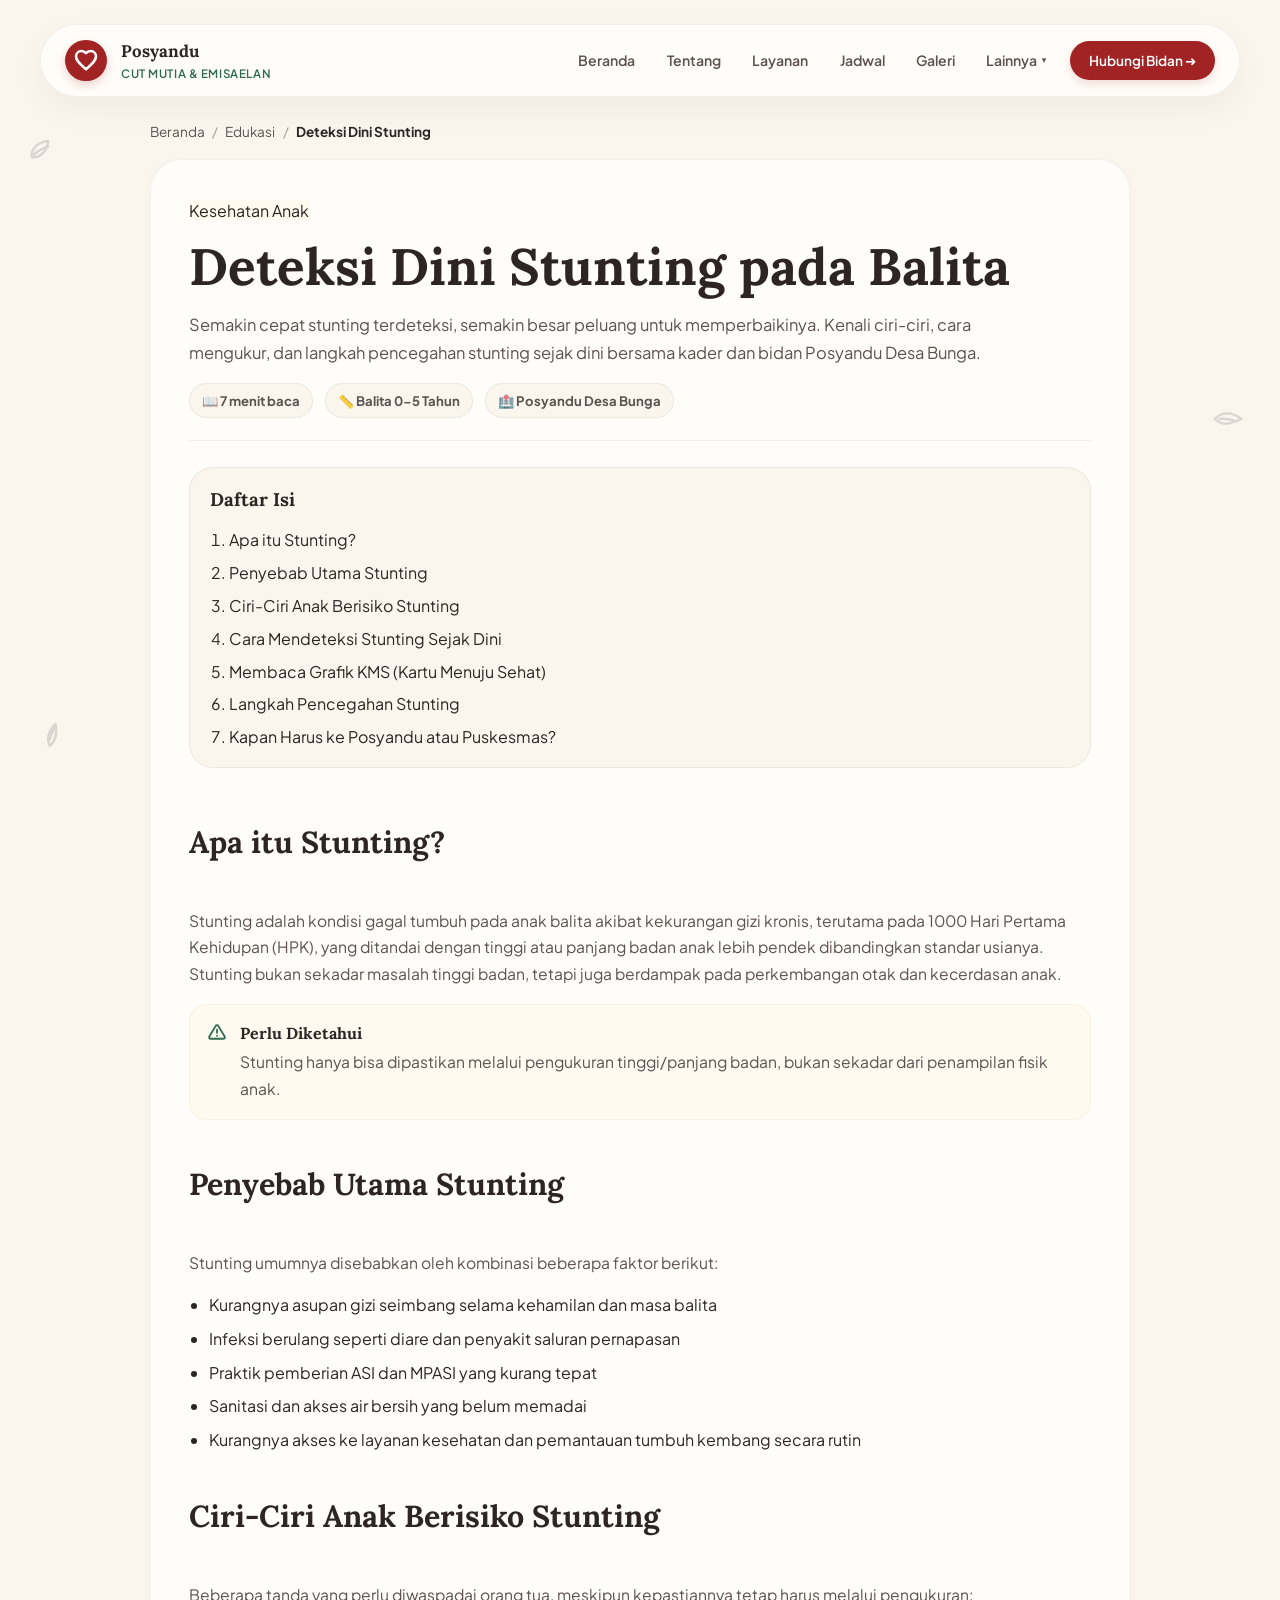
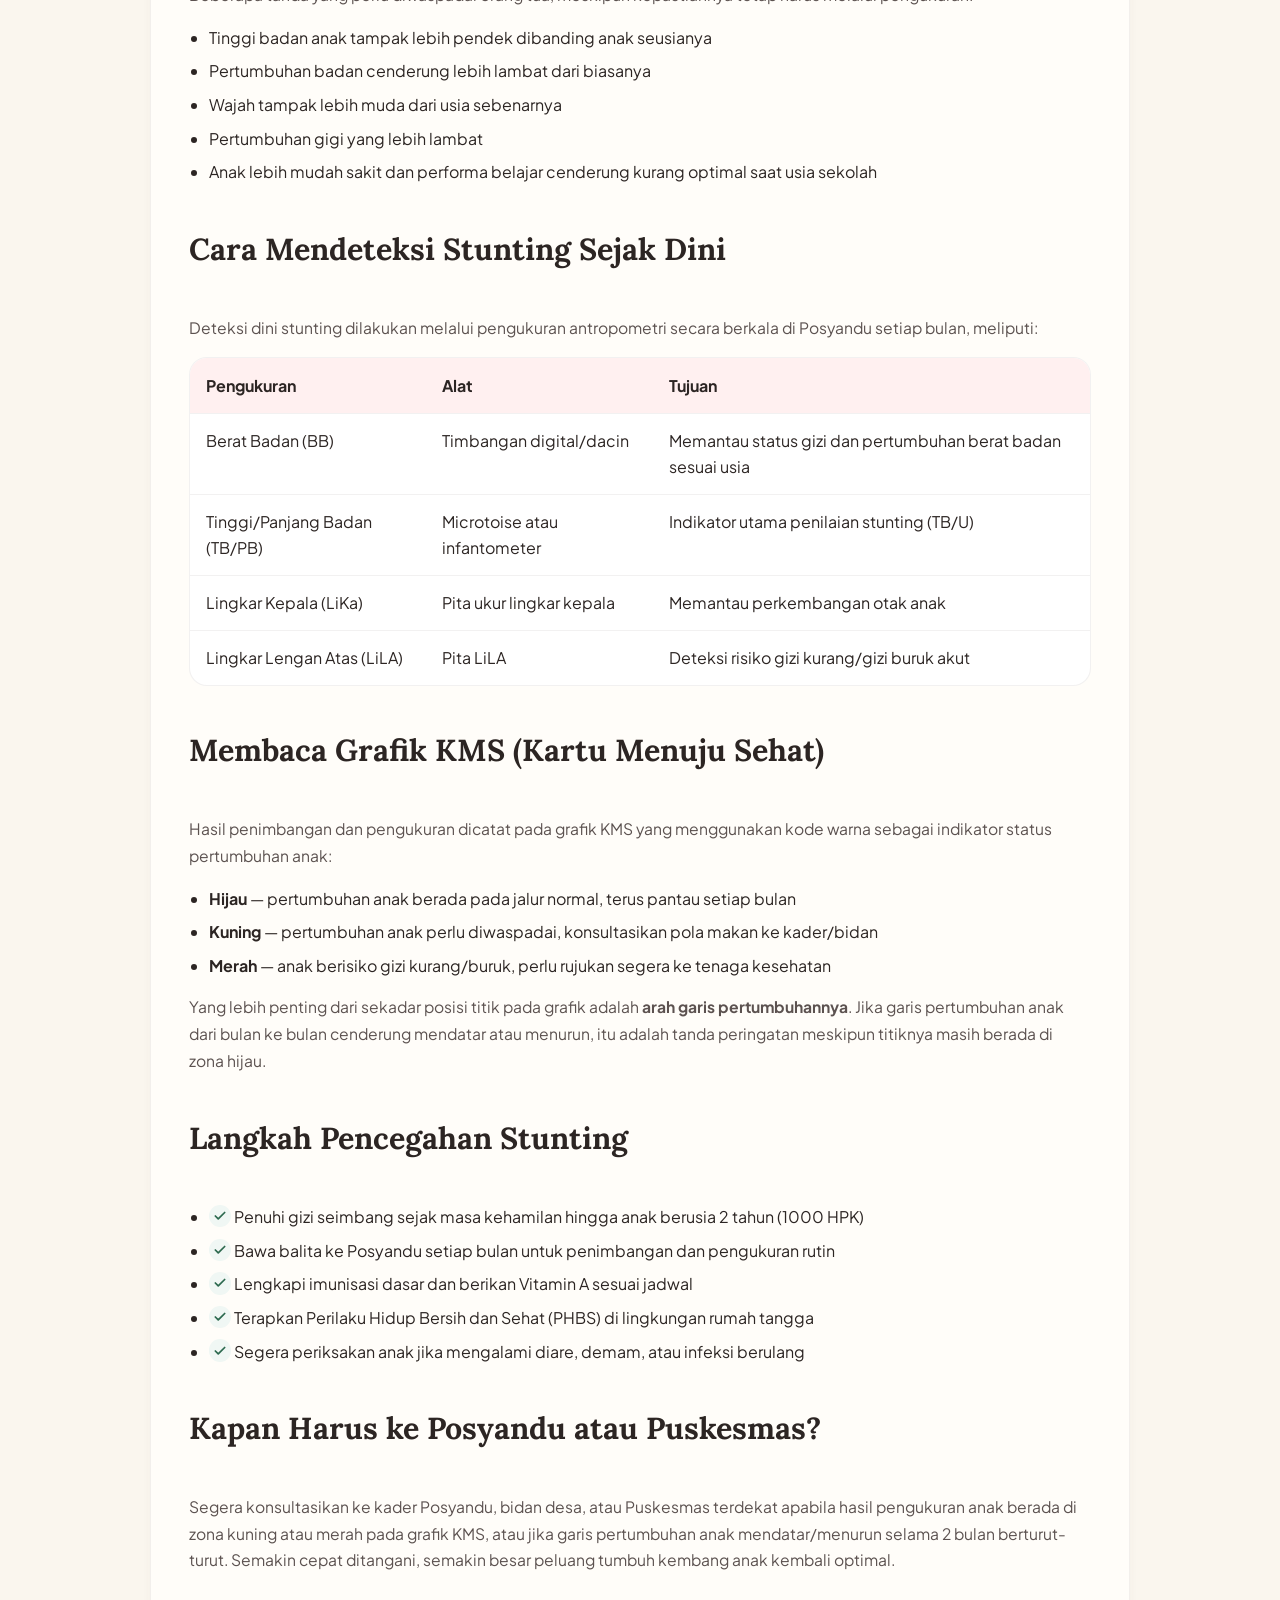
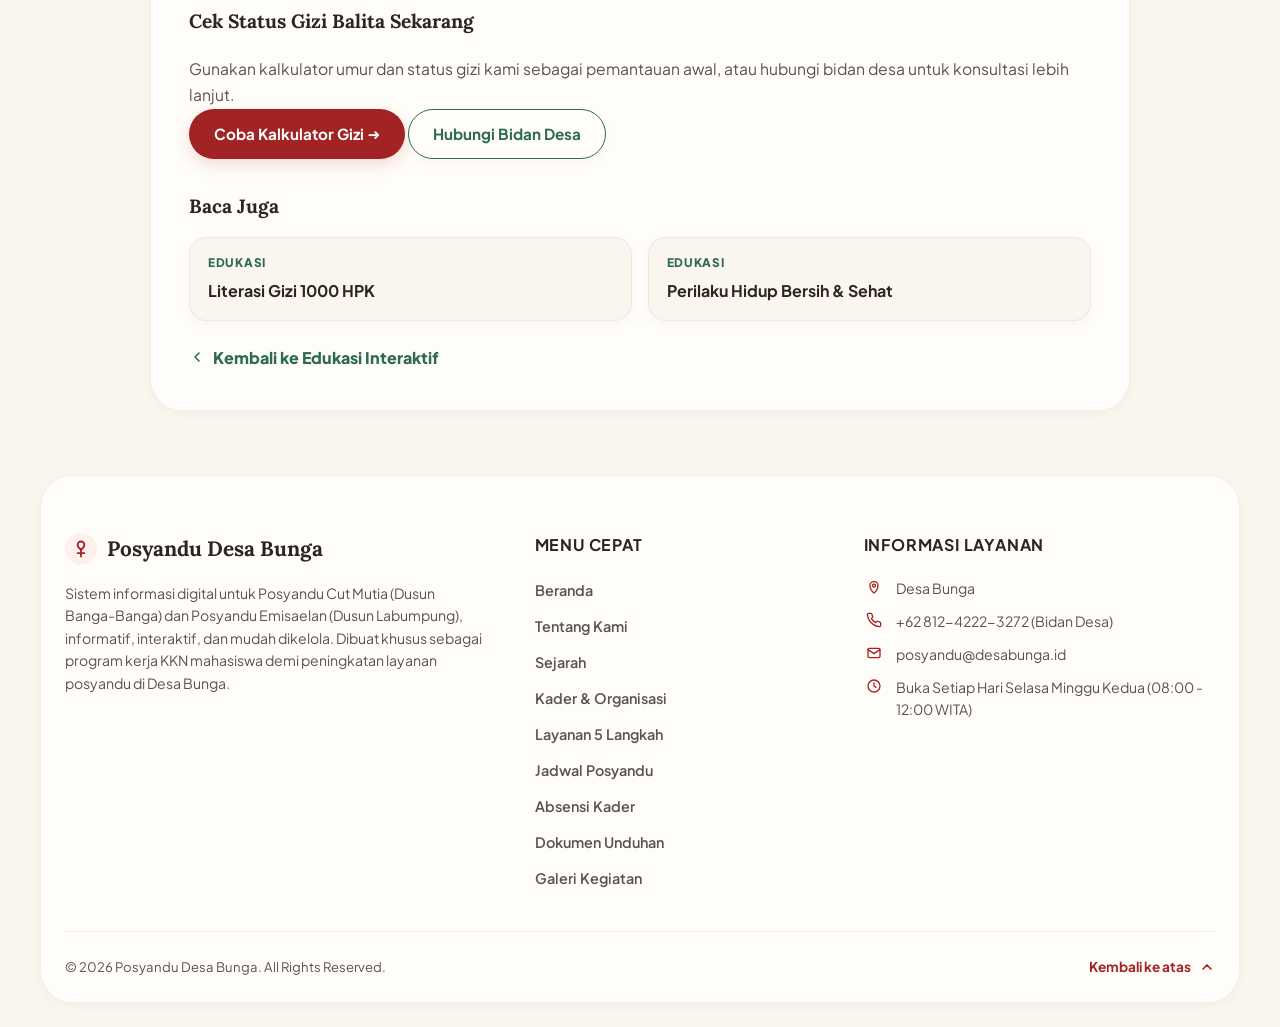
==== deteksi-dini-stunting.html @ 7f0d422b "Uploud website Posyandu Digital" ====
<!doctype html>
<html lang="id">

<head>
  <meta charset="utf-8" />
  <meta name="viewport" content="width=device-width, initial-scale=1" />
  <meta name="description"
    content="Deteksi dini stunting: pengertian, penyebab, ciri-ciri, cara mengukur, dan langkah pencegahan melalui Posyandu Desa Bunga." />
  <title>Deteksi Dini Stunting - Posyandu Desa Bunga</title>
  <link rel="preconnect" href="https://fonts.googleapis.com" />
  <link rel="preconnect" href="https://fonts.gstatic.com" crossorigin />
  <link
    href="https://fonts.googleapis.com/css2?family=Lora:ital,wght@0,400..700;1,400..700&family=Plus+Jakarta+Sans:wght@400;500;600;700;800&display=swap"
    rel="stylesheet" />
  <link rel="stylesheet" href="styles.css" />
</head>

<body>
  <!-- Playful Background Leaf/Heart Accents -->
  <div class="leaf-decor leaf-decor-1" aria-hidden="true">
    <svg viewBox="0 0 24 24" width="28" height="28" fill="none" stroke="currentColor" stroke-width="2"
      stroke-linecap="round" stroke-linejoin="round">
      <path d="M5 19c7 1 13-5 14-14-9 1-15 7-14 14z" />
      <path d="M5 19c3-4 7-7 14-9" />
    </svg>
  </div>
  <div class="leaf-decor leaf-decor-2" aria-hidden="true">
    <svg viewBox="0 0 24 24" width="28" height="28" fill="none" stroke="currentColor" stroke-width="2"
      stroke-linecap="round" stroke-linejoin="round">
      <path d="M4 20c8 0 12-5 16-16-10 1-16 7-16 16z" />
      <path d="M7 17c2-3 5-5 10-8" />
    </svg>
  </div>
  <div class="leaf-decor leaf-decor-3" aria-hidden="true">
    <svg viewBox="0 0 24 24" width="28" height="28" fill="none" stroke="currentColor" stroke-width="2"
      stroke-linecap="round" stroke-linejoin="round">
      <path d="M5 20c6-1 11-6 14-14-8 2-13 7-14 14z" />
      <path d="M8 15c2-2 4-4 8-6" />
    </svg>
  </div>

  <header class="site-header">
    <a class="brand" href="index.html#beranda" aria-label="Beranda Posyandu Desa Bunga">
      <span class="brand-mark">
        <svg viewBox="0 0 24 24" width="24" height="24" fill="none" stroke="currentColor" stroke-width="2.5"
          stroke-linecap="round" stroke-linejoin="round">
          <path
            d="M12 21.35l-1.45-1.32C5.4 15.36 2 12.28 2 8.5 2 5.42 4.42 3 7.5 3c1.74 0 3.41.81 4.5 2.09C13.09 3.81 14.76 3 16.5 3 19.58 3 22 5.42 22 8.5c0 3.78-3.4 6.86-8.55 11.54L12 21.35z" />
        </svg>
      </span>
      <span>
        <strong>Posyandu</strong>
        <small>Cut Mutia &amp; Emisaelan</small>
      </span>
    </a>

    <button class="nav-toggle" type="button" aria-expanded="false" aria-controls="site-nav">
      Menu
    </button>

    <nav id="site-nav" class="site-nav" aria-label="Navigasi utama">
      <a href="index.html#beranda">Beranda</a>
      <a href="index.html#tentang">Tentang</a>
      <a href="index.html#layanan">Layanan</a>
      <a href="index.html#jadwal">Jadwal</a>
      <a href="index.html#galeri">Galeri</a>
      <details class="nav-dropdown">
        <summary>Lainnya</summary>
        <div class="nav-dropdown-menu">
          <a href="index.html#sejarah">Sejarah</a>
          <a href="index.html#organisasi">Organisasi</a>
          <a href="index.html#edukasi">Edukasi &amp; Kalkulator</a>
          <a href="index.html#absensi">Absensi Kader</a>
          <a href="index.html#dokumen">Dokumen</a>
        </div>
      </details>
      <a href="index.html#kontak" class="btn btn-cta">Hubungi Bidan ➜</a>
    </nav>
  </header>

  <main class="article-main reveal">
    <nav class="breadcrumb" aria-label="Breadcrumb">
      <a href="index.html#beranda">Beranda</a>
      <span class="crumb-sep">/</span>
      <a href="index.html#edukasi">Edukasi</a>
      <span class="crumb-sep">/</span>
      <span class="crumb-current">Deteksi Dini Stunting</span>
    </nav>

    <article>
      <div class="article-hero">
        <span class="article-tag tone-yellow">Kesehatan Anak</span>
        <h1>Deteksi Dini Stunting pada Balita</h1>
        <p class="article-lead">
          Semakin cepat stunting terdeteksi, semakin besar peluang untuk memperbaikinya. Kenali ciri-ciri, cara
          mengukur, dan langkah pencegahan stunting sejak dini bersama kader dan bidan Posyandu Desa Bunga.
        </p>
        <div class="article-meta-row">
          <span>📖 7 menit baca</span>
          <span>📏 Balita 0-5 Tahun</span>
          <span>🏥 Posyandu Desa Bunga</span>
        </div>
      </div>

      <nav class="article-toc" aria-label="Daftar isi artikel">
        <h2>Daftar Isi</h2>
        <ol>
          <li><a href="#apa-itu-stunting">Apa itu Stunting?</a></li>
          <li><a href="#penyebab">Penyebab Utama Stunting</a></li>
          <li><a href="#ciri-ciri">Ciri-Ciri Anak Berisiko Stunting</a></li>
          <li><a href="#cara-deteksi">Cara Mendeteksi Stunting Sejak Dini</a></li>
          <li><a href="#kms">Membaca Grafik KMS (Kartu Menuju Sehat)</a></li>
          <li><a href="#langkah-pencegahan">Langkah Pencegahan Stunting</a></li>
          <li><a href="#kapan-ke-posyandu">Kapan Harus ke Posyandu atau Puskesmas?</a></li>
        </ol>
      </nav>

      <div class="article-content">
        <h2 id="apa-itu-stunting">Apa itu Stunting?</h2>
        <p>
          Stunting adalah kondisi gagal tumbuh pada anak balita akibat kekurangan gizi kronis, terutama pada 1000
          Hari Pertama Kehidupan (HPK), yang ditandai dengan tinggi atau panjang badan anak lebih pendek
          dibandingkan standar usianya. Stunting bukan sekadar masalah tinggi badan, tetapi juga berdampak pada
          perkembangan otak dan kecerdasan anak.
        </p>

        <div class="callout-box tone-yellow">
          <span class="callout-icon" aria-hidden="true">
            <svg viewBox="0 0 24 24" width="18" height="18" fill="none" stroke="currentColor" stroke-width="2.4"
              stroke-linecap="round" stroke-linejoin="round">
              <path d="M10.29 3.86L1.82 18a2 2 0 0 0 1.71 3h16.94a2 2 0 0 0 1.71-3L13.71 3.86a2 2 0 0 0-3.42 0z" />
              <path d="M12 9v4" />
              <path d="M12 17h.01" />
            </svg>
          </span>
          <div>
            <h4>Perlu Diketahui</h4>
            <p>Stunting hanya bisa dipastikan melalui pengukuran tinggi/panjang badan, bukan sekadar dari penampilan
              fisik anak.</p>
          </div>
        </div>

        <h2 id="penyebab">Penyebab Utama Stunting</h2>
        <p>Stunting umumnya disebabkan oleh kombinasi beberapa faktor berikut:</p>
        <ul>
          <li>Kurangnya asupan gizi seimbang selama kehamilan dan masa balita</li>
          <li>Infeksi berulang seperti diare dan penyakit saluran pernapasan</li>
          <li>Praktik pemberian ASI dan MPASI yang kurang tepat</li>
          <li>Sanitasi dan akses air bersih yang belum memadai</li>
          <li>Kurangnya akses ke layanan kesehatan dan pemantauan tumbuh kembang secara rutin</li>
        </ul>

        <h2 id="ciri-ciri">Ciri-Ciri Anak Berisiko Stunting</h2>
        <p>Beberapa tanda yang perlu diwaspadai orang tua, meskipun kepastiannya tetap harus melalui pengukuran:</p>
        <ul>
          <li>Tinggi badan anak tampak lebih pendek dibanding anak seusianya</li>
          <li>Pertumbuhan badan cenderung lebih lambat dari biasanya</li>
          <li>Wajah tampak lebih muda dari usia sebenarnya</li>
          <li>Pertumbuhan gigi yang lebih lambat</li>
          <li>Anak lebih mudah sakit dan performa belajar cenderung kurang optimal saat usia sekolah</li>
        </ul>

        <h2 id="cara-deteksi">Cara Mendeteksi Stunting Sejak Dini</h2>
        <p>
          Deteksi dini stunting dilakukan melalui pengukuran antropometri secara berkala di Posyandu setiap bulan,
          meliputi:
        </p>

        <div class="info-table-wrap">
          <table class="info-table">
            <thead>
              <tr>
                <th>Pengukuran</th>
                <th>Alat</th>
                <th>Tujuan</th>
              </tr>
            </thead>
            <tbody>
              <tr>
                <td>Berat Badan (BB)</td>
                <td>Timbangan digital/dacin</td>
                <td>Memantau status gizi dan pertumbuhan berat badan sesuai usia</td>
              </tr>
              <tr>
                <td>Tinggi/Panjang Badan (TB/PB)</td>
                <td>Microtoise atau infantometer</td>
                <td>Indikator utama penilaian stunting (TB/U)</td>
              </tr>
              <tr>
                <td>Lingkar Kepala (LiKa)</td>
                <td>Pita ukur lingkar kepala</td>
                <td>Memantau perkembangan otak anak</td>
              </tr>
              <tr>
                <td>Lingkar Lengan Atas (LiLA)</td>
                <td>Pita LiLA</td>
                <td>Deteksi risiko gizi kurang/gizi buruk akut</td>
              </tr>
            </tbody>
          </table>
        </div>

        <h2 id="kms">Membaca Grafik KMS (Kartu Menuju Sehat)</h2>
        <p>
          Hasil penimbangan dan pengukuran dicatat pada grafik KMS yang menggunakan kode warna sebagai indikator
          status pertumbuhan anak:
        </p>
        <ul>
          <li><strong>Hijau</strong> — pertumbuhan anak berada pada jalur normal, terus pantau setiap bulan</li>
          <li><strong>Kuning</strong> — pertumbuhan anak perlu diwaspadai, konsultasikan pola makan ke kader/bidan
          </li>
          <li><strong>Merah</strong> — anak berisiko gizi kurang/buruk, perlu rujukan segera ke tenaga kesehatan
          </li>
        </ul>
        <p>
          Yang lebih penting dari sekadar posisi titik pada grafik adalah <strong>arah garis pertumbuhannya</strong>.
          Jika garis pertumbuhan anak dari bulan ke bulan cenderung mendatar atau menurun, itu adalah tanda peringatan
          meskipun titiknya masih berada di zona hijau.
        </p>

        <h2 id="langkah-pencegahan">Langkah Pencegahan Stunting</h2>
        <ul class="checklist">
          <li>
            <span class="check-icon-wrap" aria-hidden="true">
              <svg viewBox="0 0 24 24" width="14" height="14" fill="none" stroke="currentColor" stroke-width="3"
                stroke-linecap="round" stroke-linejoin="round">
                <polyline points="20 6 9 17 4 12" />
              </svg>
            </span>
            <span>Penuhi gizi seimbang sejak masa kehamilan hingga anak berusia 2 tahun (1000 HPK)</span>
          </li>
          <li>
            <span class="check-icon-wrap" aria-hidden="true">
              <svg viewBox="0 0 24 24" width="14" height="14" fill="none" stroke="currentColor" stroke-width="3"
                stroke-linecap="round" stroke-linejoin="round">
                <polyline points="20 6 9 17 4 12" />
              </svg>
            </span>
            <span>Bawa balita ke Posyandu setiap bulan untuk penimbangan dan pengukuran rutin</span>
          </li>
          <li>
            <span class="check-icon-wrap" aria-hidden="true">
              <svg viewBox="0 0 24 24" width="14" height="14" fill="none" stroke="currentColor" stroke-width="3"
                stroke-linecap="round" stroke-linejoin="round">
                <polyline points="20 6 9 17 4 12" />
              </svg>
            </span>
            <span>Lengkapi imunisasi dasar dan berikan Vitamin A sesuai jadwal</span>
          </li>
          <li>
            <span class="check-icon-wrap" aria-hidden="true">
              <svg viewBox="0 0 24 24" width="14" height="14" fill="none" stroke="currentColor" stroke-width="3"
                stroke-linecap="round" stroke-linejoin="round">
                <polyline points="20 6 9 17 4 12" />
              </svg>
            </span>
            <span>Terapkan Perilaku Hidup Bersih dan Sehat (PHBS) di lingkungan rumah tangga</span>
          </li>
          <li>
            <span class="check-icon-wrap" aria-hidden="true">
              <svg viewBox="0 0 24 24" width="14" height="14" fill="none" stroke="currentColor" stroke-width="3"
                stroke-linecap="round" stroke-linejoin="round">
                <polyline points="20 6 9 17 4 12" />
              </svg>
            </span>
            <span>Segera periksakan anak jika mengalami diare, demam, atau infeksi berulang</span>
          </li>
        </ul>

        <h2 id="kapan-ke-posyandu">Kapan Harus ke Posyandu atau Puskesmas?</h2>
        <p>
          Segera konsultasikan ke kader Posyandu, bidan desa, atau Puskesmas terdekat apabila hasil pengukuran anak
          berada di zona kuning atau merah pada grafik KMS, atau jika garis pertumbuhan anak mendatar/menurun selama
          2 bulan berturut-turut. Semakin cepat ditangani, semakin besar peluang tumbuh kembang anak kembali optimal.
        </p>

        <div class="article-cta">
          <h3>Cek Status Gizi Balita Sekarang</h3>
          <p>Gunakan kalkulator umur dan status gizi kami sebagai pemantauan awal, atau hubungi bidan desa untuk
            konsultasi lebih lanjut.</p>
          <div class="article-cta-actions">
            <a class="btn btn-primary" href="index.html#edukasi">Coba Kalkulator Gizi ➜</a>
            <a class="btn btn-secondary" href="index.html#kontak">Hubungi Bidan Desa</a>
          </div>
        </div>
      </div>

      <div class="related-articles">
        <h3>Baca Juga</h3>
        <div class="related-grid">
          <a class="related-card" href="literasi-gizi-1000-hpk.html">
            <span class="related-label">Edukasi</span>
            <strong>Literasi Gizi 1000 HPK</strong>
          </a>
          <a class="related-card" href="perilaku-hidup-bersih-sehat.html">
            <span class="related-label">Edukasi</span>
            <strong>Perilaku Hidup Bersih &amp; Sehat</strong>
          </a>
        </div>
      </div>

      <a class="back-link" href="index.html#edukasi">
        <svg viewBox="0 0 24 24" width="16" height="16" fill="none" stroke="currentColor" stroke-width="2.4"
          stroke-linecap="round" stroke-linejoin="round">
          <polyline points="15 18 9 12 15 6" />
        </svg>
        Kembali ke Edukasi Interaktif
      </a>
    </article>
  </main>

  <footer class="site-footer">
    <div class="footer-grid">
      <div class="footer-brand-col">
        <div class="footer-logo">
          <span class="logo-mark" aria-hidden="true">
            <svg viewBox="0 0 24 24" width="20" height="20" fill="none" stroke="currentColor" stroke-width="2.2"
              stroke-linecap="round" stroke-linejoin="round">
              <path d="M12 3c2.2 0 4 1.8 4 4 0 3-4 6-4 6s-4-3-4-6c0-2.2 1.8-4 4-4z" />
              <path d="M12 13v8" />
              <path d="M8 17h8" />
            </svg>
          </span>
          <strong>Posyandu Desa Bunga</strong>
        </div>
        <p>
          Sistem informasi digital untuk Posyandu Cut Mutia (Dusun Banga-Banga) dan Posyandu Emisaelan (Dusun
          Labumpung), informatif, interaktif, dan mudah dikelola. Dibuat khusus sebagai program kerja KKN mahasiswa
          demi peningkatan layanan posyandu di Desa Bunga.
        </p>
      </div>

      <div class="footer-links-col">
        <h4>Menu Cepat</h4>
        <ul>
          <li><a href="index.html#beranda">Beranda</a></li>
          <li><a href="index.html#tentang">Tentang Kami</a></li>
          <li><a href="index.html#sejarah">Sejarah</a></li>
          <li><a href="index.html#organisasi">Kader &amp; Organisasi</a></li>
          <li><a href="index.html#layanan">Layanan 5 Langkah</a></li>
          <li><a href="index.html#jadwal">Jadwal Posyandu</a></li>
          <li><a href="index.html#absensi">Absensi Kader</a></li>
          <li><a href="index.html#dokumen">Dokumen Unduhan</a></li>
          <li><a href="index.html#galeri">Galeri Kegiatan</a></li>
        </ul>
      </div>

      <div class="footer-contact-col">
        <h4>Informasi Layanan</h4>
        <ul>
          <li>
            <span class="contact-icon" aria-hidden="true">
              <svg viewBox="0 0 24 24" width="16" height="16" fill="none" stroke="currentColor" stroke-width="2"
                stroke-linecap="round" stroke-linejoin="round">
                <path d="M12 21s6-5.2 6-11a6 6 0 0 0-12 0c0 5.8 6 11 6 11z" />
                <circle cx="12" cy="10" r="2.2" />
              </svg>
            </span>
            <span>Desa Bunga</span>
          </li>
          <li>
            <span class="contact-icon" aria-hidden="true">
              <svg viewBox="0 0 24 24" width="16" height="16" fill="none" stroke="currentColor" stroke-width="2"
                stroke-linecap="round" stroke-linejoin="round">
                <path
                  d="M22 16.92v3a2 2 0 0 1-2.18 2 19.8 19.8 0 0 1-8.63-3.07 19.5 19.5 0 0 1-6-6 19.8 19.8 0 0 1-3.07-8.67A2 2 0 0 1 4.11 2h3a2 2 0 0 1 2 1.72 12.8 12.8 0 0 0 .7 2.81 2 2 0 0 1-.45 2.11L8.09 9.91a16 16 0 0 0 6 6l1.27-1.27a2 2 0 0 1 2.11-.45 12.8 12.8 0 0 0 2.81.7A2 2 0 0 1 22 16.92z" />
              </svg>
            </span>
            <span>+62 812-4222-3272 (Bidan Desa)</span>
          </li>
          <li>
            <span class="contact-icon" aria-hidden="true">
              <svg viewBox="0 0 24 24" width="16" height="16" fill="none" stroke="currentColor" stroke-width="2"
                stroke-linecap="round" stroke-linejoin="round">
                <rect x="3" y="5" width="18" height="14" rx="2" />
                <path d="M3 7l9 6 9-6" />
              </svg>
            </span>
            <span>posyandu@desabunga.id</span>
          </li>
          <li>
            <span class="contact-icon" aria-hidden="true">
              <svg viewBox="0 0 24 24" width="16" height="16" fill="none" stroke="currentColor" stroke-width="2"
                stroke-linecap="round" stroke-linejoin="round">
                <circle cx="12" cy="12" r="9" />
                <path d="M12 7v5l3 2" />
              </svg>
            </span>
            <span>Buka Setiap Hari Selasa Minggu Kedua (08:00 - 12:00 WITA)</span>
          </li>
        </ul>
      </div>
    </div>

    <div class="footer-bottom">
      <p>&copy; 2026 Posyandu Desa Bunga. All Rights Reserved.</p>
      <a href="index.html#beranda" class="back-to-top">
        <span>Kembali ke atas</span>
        <svg viewBox="0 0 24 24" width="16" height="16" fill="none" stroke="currentColor" stroke-width="2.5"
          stroke-linecap="round" stroke-linejoin="round">
          <polyline points="18 15 12 9 6 15" />
        </svg>
      </a>
    </div>
  </footer>

  <script src="article.js"></script>
</body>

</html>
---- styles.css ----
:root {
  /* Warm Preschool & Daycare Theme Colors */
  --bg-main: #FAF6EE;
  /* Warm cream background */
  --bg-surface: #FFFDF9;
  /* Warm white for cards and header */

  --text-dark: #2C2523;
  /* Deep charcoal-brown for high readability headings */
  --text-muted: #5C5250;
  /* Warm charcoal-gray for body text */
  --border-color: rgba(92, 82, 80, 0.08);

  /* Primary Brand Accents */
  --accent-red: #A22323;
  /* Terracotta Crimson Red */
  --accent-red-hover: #821B1B;
  --accent-green: #2D6A4F;
  /* Sage / Forest Leaf Green */
  --accent-green-light: #52B788;
  --accent-yellow: #D97706;
  /* Golden Ochre Yellow */
  --accent-yellow-light: #F59E0B;
  --accent-blue: #2563EB;
  /* Playful Soft Blue */

  /* Four Pillar Pastel Card Backgrounds */
  --card-pink-bg: #FFF0F0;
  --card-green-bg: #F0F7F4;
  --card-yellow-bg: #FEFAF0;
  --card-blue-bg: #EBF2FC;

  /* Card Accent Lines & Icons */
  --card-pink-accent: #E07A7A;
  --card-green-accent: #52B788;
  --card-yellow-accent: #F3C68F;
  --card-blue-accent: #9EC0F7;

  /* Shadow Design */
  --shadow-sm: 0 4px 10px rgba(92, 82, 80, 0.04);
  --shadow-md: 0 12px 30px rgba(92, 82, 80, 0.06);
  --shadow-lg: 0 24px 60px rgba(92, 82, 80, 0.09);

  /* Border Radii */
  --radius-sm: 10px;
  --radius-md: 18px;
  --radius-lg: 24px;
  --radius-xl: 32px;
}

/* Base Styles & Typography */
* {
  box-sizing: border-box;
}

html {
  scroll-behavior: smooth;
}

body {
  margin: 0;
  padding: 0;
  background-color: var(--bg-main);
  color: var(--text-dark);
  font-family: "Plus Jakarta Sans", system-ui, sans-serif;
  overflow-x: hidden;
  line-height: 1.6;
}

img,
iframe,
video {
  max-width: 100%;
}

img {
  display: block;
  height: auto;
}

h1,
h2,
h3,
h4 {
  font-family: "Lora", Georgia, serif;
  font-weight: 700;
  color: var(--text-dark);
  margin-top: 0;
}

p {
  color: var(--text-muted);
  font-size: 0.98rem;
  line-height: 1.7;
}

a {
  color: inherit;
  text-decoration: none;
  transition: all 0.2s ease;
}

button,
a {
  -webkit-tap-highlight-color: transparent;
}

/* Floating Decorative Elements */
.leaf-decor {
  position: absolute;
  font-size: 2.2rem;
  pointer-events: none;
  z-index: 0;
  opacity: 0.15;
  user-select: none;
  animation: float 6s ease-in-out infinite;
}

.leaf-decor svg,
.eyebrow-icon svg,
.banner-icon svg,
.floating-icon svg,
.logo-mark svg,
.contact-icon svg,
.check-icon-wrap svg,
.gallery-zoom-hint svg,
.btn-icon svg,
.heart-bullet svg {
  display: block;
}

.eyebrow-icon,
.banner-icon,
.floating-icon,
.logo-mark,
.contact-icon,
.check-icon-wrap,
.gallery-zoom-hint,
.btn-icon,
.heart-bullet {
  display: inline-flex;
  align-items: center;
  justify-content: center;
  flex-shrink: 0;
}

.leaf-decor-1 {
  top: 15%;
  left: 2%;
  animation-delay: 0s;
}

.leaf-decor-2 {
  top: 45%;
  right: 3%;
  animation-delay: 2s;
  transform: rotate(45deg);
}

.leaf-decor-3 {
  top: 80%;
  left: 3%;
  animation-delay: 4s;
  transform: rotate(-30deg);
}

@keyframes float {

  0%,
  100% {
    transform: translateY(0px) rotate(0deg);
  }

  50% {
    transform: translateY(-15px) rotate(8deg);
  }
}

/* Site Header */
.site-header {
  width: min(1200px, calc(100% - 2rem));
  margin: 1.5rem auto 0;
  padding: 0.8rem 1.5rem;
  display: flex;
  align-items: center;
  justify-content: space-between;
  gap: 1rem;
  background: var(--bg-surface);
  border: 1px solid var(--border-color);
  border-radius: 999px;
  box-shadow: var(--shadow-md);
  position: sticky;
  top: 1rem;
  z-index: 100;
}

.brand {
  display: inline-flex;
  align-items: center;
  gap: 0.9rem;
}

.brand-mark {
  width: 2.6rem;
  height: 2.6rem;
  border-radius: 50%;
  background: var(--accent-red);
  color: #fff;
  display: flex;
  align-items: center;
  justify-content: center;
  box-shadow: 0 4px 10px rgba(162, 35, 35, 0.2);
}

.brand strong {
  display: block;
  font-size: 1.05rem;
  color: var(--text-dark);
  font-family: "Lora", serif;
  font-weight: 700;
}

.brand small {
  display: block;
  font-size: 0.72rem;
  color: var(--accent-green);
  font-weight: 600;
  letter-spacing: 0.05em;
  text-transform: uppercase;
}

.site-nav {
  display: flex;
  align-items: center;
  gap: 0.15rem;
}

.site-nav a {
  padding: 0.55rem 0.85rem;
  border-radius: 999px;
  font-size: 0.88rem;
  font-weight: 600;
  color: var(--text-muted);
  border: 1px solid transparent;
  white-space: nowrap;
}

.site-nav a:hover {
  color: var(--accent-red);
  background: var(--card-pink-bg);
}

.site-nav .btn-cta {
  margin-left: 0.5rem;
}

/* "Lainnya" dropdown - menampung menu sekunder agar navbar tidak melebar */
.nav-dropdown {
  position: relative;
}

.nav-dropdown summary {
  list-style: none;
  cursor: pointer;
  display: flex;
  align-items: center;
  gap: 0.3rem;
  padding: 0.55rem 0.85rem;
  border-radius: 999px;
  font-size: 0.88rem;
  font-weight: 600;
  color: var(--text-muted);
  white-space: nowrap;
  user-select: none;
}

.nav-dropdown summary::-webkit-details-marker {
  display: none;
}

.nav-dropdown summary::after {
  content: "▾";
  font-size: 0.65em;
  transition: transform 0.2s ease;
}

.nav-dropdown[open] summary::after {
  transform: rotate(180deg);
}

.nav-dropdown summary:hover,
.nav-dropdown[open] summary {
  color: var(--accent-red);
  background: var(--card-pink-bg);
}

.nav-dropdown-menu {
  position: absolute;
  top: calc(100% + 0.7rem);
  left: 50%;
  transform: translateX(-50%);
  background: var(--bg-surface);
  border: 1px solid var(--border-color);
  border-radius: var(--radius-md, 16px);
  box-shadow: var(--shadow-md);
  padding: 0.45rem;
  display: flex;
  flex-direction: column;
  gap: 0.15rem;
  min-width: 200px;
  z-index: 120;
}

.nav-dropdown-menu a {
  width: 100%;
  white-space: nowrap;
  border-radius: 10px;
}

.nav-toggle {
  display: none;
  background: none;
  border: 1px solid var(--border-color);
  padding: 0.5rem 1rem;
  border-radius: 999px;
  font-family: inherit;
  font-weight: 600;
  cursor: pointer;
  color: var(--text-dark);
}

/* Buttons */
.btn {
  display: inline-flex;
  align-items: center;
  justify-content: center;
  padding: 0.75rem 1.5rem;
  border-radius: 999px;
  font-size: 0.95rem;
  font-weight: 700;
  cursor: pointer;
  transition: all 0.25s cubic-bezier(0.175, 0.885, 0.32, 1.275);
  border: 1px solid transparent;
}

.btn-primary {
  background: var(--accent-red);
  color: #fff;
  box-shadow: 0 6px 15px rgba(162, 35, 35, 0.15);
}

.btn-primary:hover {
  background: var(--accent-red-hover);
  transform: translateY(-2px);
  box-shadow: 0 8px 20px rgba(162, 35, 35, 0.25);
}

.btn-secondary {
  background: var(--bg-surface);
  color: var(--accent-green);
  border: 1.5px solid var(--accent-green);
  box-shadow: var(--shadow-sm);
}

.btn-secondary:hover {
  background: var(--card-green-bg);
  transform: translateY(-2px);
  box-shadow: var(--shadow-md);
}

.btn-cta {
  background: var(--accent-red);
  color: #fff !important;
  font-size: 0.85rem !important;
  padding: 0.5rem 1.1rem !important;
  box-shadow: 0 4px 10px rgba(162, 35, 35, 0.15);
}

.btn-cta:hover {
  background: var(--accent-red-hover);
  transform: scale(1.03);
}

.btn-sm {
  padding: 0.45rem 1rem;
  font-size: 0.85rem;
}

.btn-wa {
  background: #25D366;
  color: #fff;
  border: none;
  box-shadow: 0 4px 12px rgba(37, 211, 102, 0.2);
}

.btn-wa:hover {
  background: #20ba56;
  transform: translateY(-2px);
  box-shadow: 0 6px 18px rgba(37, 211, 102, 0.3);
}

/* Sections Configuration */
main {
  width: min(1200px, calc(100% - 2rem));
  margin: 0 auto;
  padding: 1.5rem 0 5rem;
}

.section {
  padding: 3.5rem 1.5rem;
  margin-top: 1.5rem;
  background: var(--bg-surface);
  border-radius: var(--radius-xl);
  border: 1px solid var(--border-color);
  box-shadow: var(--shadow-sm);
  position: relative;
  z-index: 1;
}

.section-heading {
  margin-bottom: 2.2rem;
  max-width: 650px;
}

.section-heading.text-center {
  margin-left: auto;
  margin-right: auto;
  text-align: center;
}

.section-heading h2 {
  font-size: clamp(1.8rem, 3.5vw, 2.5rem);
  margin-top: 0.5rem;
  line-height: 1.15;
}

.eyebrow {
  display: inline-flex;
  align-items: center;
  gap: 0.4rem;
  font-size: 0.8rem;
  font-weight: 800;
  text-transform: uppercase;
  letter-spacing: 0.08em;
  color: var(--accent-red);
  background: var(--card-pink-bg);
  padding: 0.35rem 0.9rem;
  border-radius: 999px;
}

.heart-icon {
  color: var(--accent-red);
}

.eyebrow-icon {
  color: currentColor;
  margin-right: 0.35rem;
}

.btn-icon {
  margin-right: 0.45rem;
}

.btn-secondary .btn-icon {
  color: var(--accent-green);
}

.heart-bullet {
  color: #fff;
}

/* Grids */
.grid {
  display: grid;
  gap: 1.5rem;
}

.two-col {
  grid-template-columns: repeat(2, minmax(0, 1fr));
}

.three-col {
  grid-template-columns: repeat(3, minmax(0, 1fr));
}

.four-col {
  grid-template-columns: repeat(4, minmax(0, 1fr));
}

/* Hero Section */
.hero {
  display: grid;
  grid-template-columns: 1.15fr 0.85fr;
  gap: 2.5rem;
  align-items: center;
  min-height: calc(85vh - 7rem);
  background: transparent;
  border: none;
  box-shadow: none;
  padding: 1.5rem 0;
}

.hero-copy h1 {
  font-size: clamp(2.3rem, 5vw, 3.8rem);
  line-height: 1.1;
  margin: 0.8rem 0 1.2rem;
  letter-spacing: -0.02em;
}

.hero-copy p {
  font-size: 1.08rem;
  margin-bottom: 2rem;
}

.hero-actions {
  display: flex;
  flex-wrap: wrap;
  gap: 1rem;
}

.hero-image-wrap {
  position: relative;
  width: 100%;
  display: flex;
  justify-content: center;
  align-items: center;
}

.hero-img {
  width: 100%;
  max-width: 480px;
  height: auto;
  border-radius: var(--radius-xl);
  box-shadow: var(--shadow-lg);
  border: 4px solid var(--bg-surface);
  transform: rotate(-1.5deg);
  transition: transform 0.3s ease;
}

.hero-img:hover {
  transform: rotate(0deg) scale(1.01);
}

.hero-floating-card {
  position: absolute;
  background: var(--bg-surface);
  padding: 0.8rem 1.2rem;
  border-radius: var(--radius-md);
  box-shadow: var(--shadow-md);
  display: flex;
  align-items: center;
  gap: 0.75rem;
  border: 1px solid var(--border-color);
  animation: float-slow 4s ease-in-out infinite alternate;
  pointer-events: none;
}

.floating-card-1 {
  top: 10%;
  left: -10%;
}

.floating-card-2 {
  bottom: 12%;
  right: -5%;
  animation-delay: 2s;
}

.floating-icon {
  font-size: 1.6rem;
}

.hero-floating-card strong {
  display: block;
  font-size: 0.88rem;
}

.hero-floating-card small {
  display: block;
  font-size: 0.75rem;
  color: var(--text-muted);
}

@keyframes float-slow {
  0% {
    transform: translateY(0px) rotate(-1.5deg);
  }

  100% {
    transform: translateY(-10px) rotate(1.5deg);
  }
}

/* 4 Pillars Section */
.pillars-section {
  margin-top: 2rem;
  margin-bottom: 2.5rem;
}

.pillar-card {
  background: var(--bg-surface);
  padding: 2.2rem 1.8rem;
  border-radius: var(--radius-lg);
  border: 1.5px solid var(--border-color);
  box-shadow: var(--shadow-sm);
  position: relative;
  overflow: hidden;
  transition: all 0.3s cubic-bezier(0.175, 0.885, 0.32, 1.275);
}

.pillar-card:hover {
  transform: translateY(-8px);
  box-shadow: var(--shadow-md);
}

.pillar-icon-wrap {
  width: 3.5rem;
  height: 3.5rem;
  border-radius: var(--radius-md);
  display: flex;
  align-items: center;
  justify-content: center;
  margin-bottom: 1.5rem;
}

.pillar-card h3 {
  font-size: 1.2rem;
  margin-bottom: 0.8rem;
  font-family: "Plus Jakarta Sans", sans-serif;
  font-weight: 700;
}

.pillar-card p {
  font-size: 0.88rem;
  margin: 0;
  line-height: 1.6;
}

.card-indicator-line {
  position: absolute;
  bottom: 0;
  left: 0;
  width: 100%;
  height: 6px;
}

/* Card Specific Colors */
.card-red {
  background-color: var(--card-pink-bg);
  border-color: rgba(224, 122, 122, 0.15);
}

.card-red .pillar-icon-wrap {
  background: #FFF;
  color: var(--accent-red);
  box-shadow: 0 4px 10px rgba(162, 35, 35, 0.08);
}

.card-red .card-indicator-line {
  background-color: var(--card-pink-accent);
}

.card-green {
  background-color: var(--card-green-bg);
  border-color: rgba(82, 183, 136, 0.15);
}

.card-green .pillar-icon-wrap {
  background: #FFF;
  color: var(--accent-green);
  box-shadow: 0 4px 10px rgba(45, 106, 79, 0.08);
}

.card-green .card-indicator-line {
  background-color: var(--card-green-accent);
}

.card-yellow {
  background-color: var(--card-yellow-bg);
  border-color: rgba(243, 198, 143, 0.15);
}

.card-yellow .pillar-icon-wrap {
  background: #FFF;
  color: var(--accent-yellow);
  box-shadow: 0 4px 10px rgba(217, 119, 6, 0.08);
}

.card-yellow .card-indicator-line {
  background-color: var(--card-yellow-accent);
}

.card-blue {
  background-color: var(--card-blue-bg);
  border-color: rgba(158, 192, 247, 0.15);
}

.card-blue .pillar-icon-wrap {
  background: #FFF;
  color: var(--accent-blue);
  box-shadow: 0 4px 10px rgba(37, 99, 235, 0.08);
}

.card-blue .card-indicator-line {
  background-color: var(--card-blue-accent);
}

/* Welcome Section */
.welcome-grid {
  display: grid;
  grid-template-columns: 0.9fr 1.15fr;
  gap: 3.5rem;
  align-items: center;
}

.welcome-image-wrap {
  position: relative;
}

.welcome-img {
  width: 100%;
  border-radius: var(--radius-xl);
  box-shadow: var(--shadow-md);
  border: 4px solid var(--bg-surface);
}

.welcome-quote {
  position: absolute;
  bottom: -1.5rem;
  left: 5%;
  right: 5%;
  background: var(--accent-yellow-light);
  padding: 1rem 1.4rem;
  border-radius: var(--radius-md);
  box-shadow: var(--shadow-md);
  color: #fff;
  text-align: center;
}

.welcome-quote p {
  color: #fff;
  font-family: "Lora", serif;
  font-style: italic;
  font-size: 0.88rem;
  margin: 0 0 0.4rem;
  line-height: 1.5;
}

.heart-bullet {
  font-size: 1rem;
}

.flower-divider {
  display: flex;
  align-items: center;
  gap: 0.8rem;
  margin: 0.6rem 0 1.2rem;
}

.flower-divider .line {
  height: 2px;
  background: var(--card-pink-accent);
  width: 80px;
}

.flower-divider .flower {
  font-size: 1.1rem;
  animation: rotate-slow 15s linear infinite;
}

@keyframes rotate-slow {
  100% {
    transform: rotate(360deg);
  }
}

.welcome-content h2 {
  font-size: clamp(1.8rem, 3vw, 2.3rem);
}

.welcome-content p {
  margin-bottom: 2rem;
}

.stats-row {
  display: grid;
  grid-template-columns: repeat(3, minmax(0, 1fr));
  gap: 1rem;
}

.stat-card {
  padding: 1.2rem 1rem;
  background: var(--bg-main);
  border: 1px solid var(--border-color);
  border-radius: var(--radius-md);
  text-align: center;
  box-shadow: var(--shadow-sm);
  transition: transform 0.2s ease;
}

.stat-card:hover {
  transform: translateY(-3px);
}

.stat-card strong {
  display: block;
  font-size: 1.8rem;
  color: var(--accent-red);
  font-family: "Lora", serif;
  line-height: 1.2;
  margin-bottom: 0.2rem;
}

.stat-card span {
  display: block;
  font-size: 0.76rem;
  font-weight: 700;
  color: var(--text-muted);
  text-transform: uppercase;
  letter-spacing: 0.03em;
}

/* Timeline / Sejarah Section */
.timeline {
  display: grid;
  gap: 1.8rem;
  position: relative;
  max-width: 800px;
  margin: 0 auto;
  padding-left: 2rem;
  border-left: 3px dashed var(--card-pink-accent);
}

.timeline-item {
  position: relative;
  background: var(--bg-main);
  border: 1.5px solid var(--border-color);
  border-radius: var(--radius-lg);
  padding: 1.5rem 1.8rem;
  box-shadow: var(--shadow-sm);
  transition: all 0.25s ease;
}

.timeline-item:hover {
  transform: translateX(5px);
  border-color: var(--card-pink-accent);
  box-shadow: var(--shadow-md);
}

.timeline-item::before {
  content: "";
  position: absolute;
  left: calc(-2rem - 9.5px);
  top: 1.8rem;
  width: 1rem;
  height: 1rem;
  border-radius: 50%;
  background: var(--accent-red);
  border: 4px solid var(--bg-surface);
  box-shadow: 0 0 0 4px rgba(162, 35, 35, 0.1);
}

.timeline-year {
  display: inline-block;
  background: var(--accent-red);
  color: #fff;
  font-size: 0.85rem;
  font-weight: 800;
  padding: 0.25rem 0.75rem;
  border-radius: 999px;
  margin-bottom: 0.8rem;
}

.timeline-content h3 {
  font-size: 1.15rem;
  margin-bottom: 0.4rem;
  font-family: "Plus Jakarta Sans", sans-serif;
  font-weight: 700;
}

.timeline-content p {
  font-size: 0.88rem;
  margin: 0;
}

/* Organization & Cadres Cards */
.structure-card,
.cadres-card {
  padding: 2rem;
  background: var(--bg-surface);
  border-radius: var(--radius-lg);
}

.structure-card h3,
.cadres-card h3 {
  font-size: 1.35rem;
  margin-bottom: 0.6rem;
}

.org-list {
  display: grid;
  gap: 0.6rem;
  margin-top: 1.5rem;
}

.org-item {
  display: flex;
  align-items: center;
  gap: 0.8rem;
  padding: 0.85rem 1.1rem;
  background: var(--card-yellow-bg);
  border-radius: var(--radius-md);
  border: 1px solid rgba(243, 198, 143, 0.15);
  font-size: 0.92rem;
  font-weight: 700;
  color: var(--text-dark);
}

.org-dot {
  width: 8px;
  height: 8px;
  border-radius: 50%;
  background: var(--accent-yellow);
}

.cadres {
  display: grid;
  grid-template-columns: 1fr;
  gap: 1rem;
  margin-top: 1.5rem;
}

.cadre-group-card {
  border-radius: var(--radius-lg);
  padding: 1.1rem;
  border: 1px solid var(--border-color);
  background: var(--bg-main);
  box-shadow: var(--shadow-sm);
}

.tone-green {
  background: var(--card-green-bg);
  border-color: rgba(82, 183, 136, 0.15);
}

.tone-blue {
  background: var(--card-blue-bg);
  border-color: rgba(158, 192, 247, 0.18);
}

.tone-yellow {
  background: var(--card-yellow-bg);
  border-color: rgba(243, 198, 143, 0.18);
}

.cadre-group-header {
  display: flex;
  justify-content: space-between;
  gap: 1rem;
  align-items: flex-start;
  margin-bottom: 1rem;
}

.cadre-group-label {
  display: inline-block;
  margin-bottom: 0.3rem;
  font-size: 0.75rem;
  font-weight: 800;
  text-transform: uppercase;
  letter-spacing: 0.06em;
  color: var(--text-muted);
}

.cadre-group-card h4 {
  margin: 0;
  font-size: 1.05rem;
  font-family: "Plus Jakarta Sans", sans-serif;
  font-weight: 800;
}

.cadre-count {
  font-size: 0.72rem;
  font-weight: 800;
  color: var(--text-dark);
  background: rgba(255, 255, 255, 0.72);
  border: 1px solid rgba(0, 0, 0, 0.05);
  padding: 0.35rem 0.65rem;
  border-radius: 999px;
  white-space: nowrap;
}

.cadre-name-list {
  list-style: none;
  padding: 0;
  margin: 0;
  display: grid;
  gap: 0.65rem;
}

.cadre-name-item {
  display: flex;
  align-items: center;
  gap: 0.8rem;
  padding: 0.7rem 0.9rem;
  background: rgba(255, 255, 255, 0.8);
  border: 1px solid rgba(255, 255, 255, 0.8);
  border-radius: var(--radius-md);
  font-size: 0.92rem;
  font-weight: 700;
  color: var(--text-dark);
}

.tone-green .cadre-avatar {
  color: var(--accent-green);
  border-color: rgba(82, 183, 136, 0.2);
}

.tone-blue .cadre-avatar {
  color: var(--accent-blue);
  border-color: rgba(158, 192, 247, 0.2);
}

.tone-yellow .cadre-avatar {
  color: var(--accent-yellow);
  border-color: rgba(243, 198, 143, 0.2);
}

.cadre-avatar {
  width: 2.2rem;
  height: 2.2rem;
  background: #fff;
  border-radius: 50%;
  display: flex;
  align-items: center;
  justify-content: center;
  font-weight: 800;
  font-size: 0.88rem;
  box-shadow: var(--shadow-sm);
  border: 1px solid rgba(255, 255, 255, 0.8);
  flex-shrink: 0;
}

/* ─── Org Chart Tabs & Tree Diagram ───────────────────────────────────── */
.org-chart-tabs {
  display: flex;
  justify-content: center;
  flex-wrap: wrap;
  gap: 0.7rem;
  margin-bottom: 1.8rem;
}

.org-chart-tabs .tab {
  font-size: 0.95rem;
  padding: 0.8rem 1.6rem;
}

.org-chart-panel {
  display: none;
  animation: orgFadeIn 0.4s ease;
}

.org-chart-panel.active {
  display: block;
}

@keyframes orgFadeIn {
  from {
    opacity: 0;
    transform: translateY(6px);
  }

  to {
    opacity: 1;
    transform: translateY(0);
  }
}

.org-chart-panel-head {
  text-align: center;
  margin-bottom: 1.6rem;
}

.org-chart-badge {
  display: inline-block;
  font-size: 0.72rem;
  font-weight: 800;
  text-transform: uppercase;
  letter-spacing: 0.06em;
  padding: 0.3rem 0.85rem;
  border-radius: 999px;
  margin-bottom: 0.6rem;
  color: #fff;
}

.org-chart-badge.tone-green {
  background: var(--accent-green);
}

.org-chart-badge.tone-blue {
  background: var(--accent-blue);
}

.org-chart-panel-head h3 {
  font-size: 1.3rem;
  margin: 0;
}

.org-chart-wrap {
  background: var(--bg-surface);
  border: 1px solid var(--border-color);
  border-radius: var(--radius-lg);
  box-shadow: var(--shadow-md);
  padding: 2.5rem 1.5rem 1.8rem;
  overflow-x: auto;
}

/* Pure-CSS org tree, adapted from the classic nested-list technique */
.tree,
.tree ul,
.tree li {
  margin: 0;
  padding: 0;
  list-style: none;
}

.tree {
  min-width: max-content;
  text-align: center;
}

.tree ul {
  display: flex;
  padding-top: 2.2rem;
  position: relative;
}

.tree li {
  float: none;
  display: flex;
  flex-direction: column;
  align-items: center;
  flex: 1;
  padding: 2.2rem 0.6rem 0 0.6rem;
  position: relative;
}

.tree li::before,
.tree li::after {
  content: "";
  position: absolute;
  top: 0;
  right: 50%;
  border-top: 2px solid var(--card-yellow-accent);
  width: 50%;
  height: 2.2rem;
}

.tree li::after {
  right: auto;
  left: 50%;
  border-left: 2px solid var(--card-yellow-accent);
}

.tree li:only-child::after,
.tree li:only-child::before {
  display: none;
}

.tree li:only-child {
  padding-top: 0;
}

.tree li:first-child::before,
.tree li:last-child::after {
  border: 0 none;
}

.tree li:last-child::before {
  border-right: 2px solid var(--card-yellow-accent);
  border-radius: 0 8px 0 0;
}

.tree li:first-child::after {
  border-radius: 8px 0 0 0;
}

.tree ul ul::before {
  content: "";
  position: absolute;
  top: 0;
  left: 50%;
  border-left: 2px solid var(--card-yellow-accent);
  width: 0;
  height: 2.2rem;
}

.tree > li {
  padding-top: 0;
}

.tree > li::before,
.tree > li::after {
  display: none;
}

.org-node {
  display: inline-flex;
  flex-direction: column;
  gap: 0.15rem;
  min-width: 9.5rem;
  padding: 0.75rem 1.1rem;
  border-radius: var(--radius-md);
  border: 1.5px solid transparent;
  box-shadow: var(--shadow-sm);
  font-family: "Plus Jakarta Sans", sans-serif;
  transition: transform 0.2s ease, box-shadow 0.2s ease;
}

.org-node:hover {
  transform: translateY(-3px);
  box-shadow: var(--shadow-md);
}

.org-role {
  font-size: 0.68rem;
  font-weight: 800;
  text-transform: uppercase;
  letter-spacing: 0.06em;
  opacity: 0.85;
}

.org-name {
  font-size: 0.92rem;
  font-weight: 800;
  line-height: 1.25;
}

.org-node.tier-pembina {
  background: var(--accent-red);
  border-color: var(--accent-red-hover);
  color: #fff;
}

.org-node.tier-ketua {
  background: var(--accent-yellow);
  border-color: var(--accent-yellow-light);
  color: #fff;
}

.org-node.tier-exec {
  background: var(--card-blue-bg);
  border-color: var(--card-blue-accent);
  color: var(--text-dark);
}

.org-node.tier-staff {
  background: var(--card-green-bg);
  border-color: var(--card-green-accent);
  color: var(--text-dark);
}

.org-node.tier-leaf {
  background: var(--card-yellow-bg);
  border-color: var(--card-yellow-accent);
  color: var(--text-dark);
  min-width: 8rem;
}

.cadres-card--full {
  margin-top: 2.5rem;
}

.cadres-card--full .cadres {
  grid-template-columns: repeat(auto-fit, minmax(230px, 1fr));
}

@media (max-width: 720px) {
  .org-chart-wrap {
    padding: 2rem 1rem 1.5rem;
  }

  .org-node {
    min-width: 7.5rem;
    padding: 0.6rem 0.75rem;
  }

  .org-name {
    font-size: 0.82rem;
  }
}

/* Service 5 Steps Section */
.services-section {
  background: var(--card-yellow-bg);
  border-color: rgba(243, 198, 143, 0.25);
}

.service-tabs {
  display: flex;
  justify-content: center;
  flex-wrap: wrap;
  gap: 0.6rem;
  margin-bottom: 2rem;
}

.tab {
  padding: 0.75rem 1.4rem;
  border-radius: 999px;
  font-family: inherit;
  font-weight: 700;
  font-size: 0.9rem;
  cursor: pointer;
  background: var(--bg-surface);
  border: 1.5px solid var(--border-color);
  color: var(--text-muted);
  transition: all 0.2s ease;
}

.tab:hover {
  color: var(--accent-yellow);
  background: #FFF;
  border-color: var(--accent-yellow);
}

.tab.active {
  background: var(--accent-yellow);
  color: #fff;
  border-color: var(--accent-yellow);
  box-shadow: 0 4px 10px rgba(217, 119, 6, 0.25);
}

.service-panel-card {
  background: var(--bg-surface);
  border-radius: var(--radius-lg);
  border: 1px solid var(--border-color);
  padding: 2.2rem;
  box-shadow: var(--shadow-md);
  min-height: 250px;
}

.panel-header {
  display: flex;
  flex-direction: column;
  gap: 0.5rem;
  margin-bottom: 1.2rem;
}

.service-badge {
  display: inline-block;
  align-self: flex-start;
  font-size: 0.74rem;
  font-weight: 800;
  background: var(--card-yellow-bg);
  color: var(--accent-yellow);
  padding: 0.25rem 0.75rem;
  border-radius: 999px;
  text-transform: uppercase;
}

.service-panel-card h3 {
  font-size: 1.6rem;
  margin: 0;
}

.service-desc {
  font-size: 1.02rem;
  margin-bottom: 1.5rem;
}

.service-points {
  list-style: none;
  padding: 0;
  margin: 0;
  display: grid;
  gap: 0.8rem;
}

.service-points li {
  display: flex;
  align-items: flex-start;
  gap: 0.8rem;
  font-weight: 600;
  color: var(--text-dark);
}

.check-icon {
  margin-top: 0.15rem;
  color: var(--accent-green);
  flex-shrink: 0;
}

/* Card Blue/Green Soft Subtypes for Education & Docs */
.card-green-soft {
  background-color: var(--card-green-bg);
  border: 1px solid rgba(82, 183, 136, 0.12);
  border-radius: var(--radius-lg);
  padding: 1.8rem;
  transition: transform 0.2s ease, box-shadow 0.2s ease;
}

.card-green-soft:hover {
  transform: translateY(-5px);
  box-shadow: var(--shadow-md);
}

.card-icon-wrap {
  width: 3rem;
  height: 3rem;
  border-radius: var(--radius-md);
  background: #FFF;
  display: flex;
  align-items: center;
  justify-content: center;
  margin-bottom: 1.2rem;
  box-shadow: var(--shadow-sm);
}

.card-green-soft .card-icon-wrap {
  color: var(--accent-green);
}

.card-green-soft h3,
.card-blue-soft h3 {
  font-size: 1.15rem;
  margin-bottom: 0.5rem;
}

.card-link {
  font-weight: 800;
  color: var(--accent-green);
  font-size: 0.88rem;
  display: inline-block;
  margin-top: 0.8rem;
}

.card-link:hover {
  color: var(--accent-green-light);
  transform: translateX(3px);
}

/* Documents Grid */
.card-blue-soft {
  background-color: var(--card-blue-bg);
  border: 1px solid rgba(158, 192, 247, 0.12);
  border-radius: var(--radius-lg);
  padding: 1.8rem;
  display: flex;
  flex-direction: column;
  justify-content: space-between;
  min-height: 240px;
  transition: transform 0.2s ease, box-shadow 0.2s ease;
}

.card-blue-soft:hover {
  transform: translateY(-5px);
  box-shadow: var(--shadow-md);
}

.card-blue-soft .card-icon-wrap {
  color: var(--accent-blue);
}

.card-blue-soft h3 {
  margin-top: 0.6rem;
}

.card-blue-soft p {
  font-size: 0.88rem;
  margin-bottom: 1.2rem;
  flex-grow: 1;
}

/* Vector Map Section */
.map-wrap {
  display: grid;
  grid-template-columns: 1.1fr 0.9fr;
  gap: 2.2rem;
  align-items: center;
}

.map-visual {
  position: relative;
  min-height: 340px;
  border-radius: var(--radius-lg);
  overflow: hidden;
  background-color: #F1ECE1;
  /* Custom soft canvas beige */
  border: 1.5px solid var(--border-color);
  box-shadow: var(--shadow-sm);
}

.map-embed {
  width: 100%;
  height: 100%;
  min-height: 340px;
  border: 0;
  display: block;
}

.map-grid {
  position: absolute;
  inset: 0;
  background-image:
    linear-gradient(rgba(146, 126, 111, 0.06) 1px, transparent 1px),
    linear-gradient(90deg, rgba(146, 126, 111, 0.06) 1px, transparent 1px);
  background-size: 32px 32px;
}

.map-park {
  position: absolute;
  top: 10%;
  left: 5%;
  width: 45%;
  height: 38%;
  background: #DFEAD0;
  /* Soft pastel green area */
  border-radius: 40px;
  opacity: 0.85;
}

.map-river {
  position: absolute;
  bottom: 0;
  left: 0;
  width: 100%;
  height: 48px;
  background: #D8E6F0;
  /* Soft pastel blue river */
  opacity: 0.8;
  border-top: 2px solid #C0D2E1;
}

.map-road {
  position: absolute;
  background: #FFF9EE;
  /* Warm white road */
  box-shadow: 0 1px 3px rgba(0, 0, 0, 0.05);
}

.road-main {
  width: 100%;
  height: 28px;
  top: 55%;
  left: 0;
  transform: rotate(-3deg);
}

.road-sub {
  width: 24px;
  height: 60%;
  top: 10%;
  left: 60%;
}

.map-building {
  position: absolute;
  background: #FFF;
  border: 1px solid #D5C9B3;
  border-radius: var(--radius-sm);
  display: flex;
  align-items: center;
  justify-content: center;
  font-size: 0.72rem;
  font-weight: 700;
  box-shadow: var(--shadow-sm);
}

.building-desa {
  width: 78px;
  height: 42px;
  top: 25%;
  left: 68%;
  background: var(--card-blue-bg);
  border-color: var(--card-blue-accent);
}

.building-posyandu {
  width: 82px;
  height: 42px;
  top: 40%;
  left: 30%;
  background: var(--card-pink-bg);
  border-color: var(--card-pink-accent);
}

.map-building span {
  padding: 0 4px;
  text-align: center;
}

.map-pin {
  position: absolute;
  top: 45%;
  left: 38%;
  width: 1rem;
  height: 1rem;
  border-radius: 50%;
  background: var(--accent-red);
  box-shadow: 0 0 0 6px rgba(162, 35, 35, 0.15);
  z-index: 5;
}

.map-pulse {
  position: absolute;
  top: 45%;
  left: 38%;
  transform: translate(-10%, -10%);
  width: 1.2rem;
  height: 1.2rem;
  border-radius: 50%;
  border: 2px solid var(--accent-red);
  animation: pulse 1.8s infinite;
  pointer-events: none;
}

@keyframes pulse {
  0% {
    transform: scale(1);
    opacity: 1;
  }

  100% {
    transform: scale(2.8);
    opacity: 0;
  }
}

.map-route-line {
  position: absolute;
  top: 50%;
  left: 40%;
  width: 25%;
  height: 25px;
  border-bottom: 3px dashed var(--accent-yellow);
  border-right: 3px dashed var(--accent-yellow);
  border-bottom-right-radius: 12px;
  pointer-events: none;
}

.map-info {
  padding: 1rem;
}

.map-info h3 {
  font-size: 1.4rem;
  margin-bottom: 0.6rem;
}

.map-info p {
  font-size: 0.95rem;
  margin-bottom: 1rem;
}

.map-note {
  display: inline-block;
  font-size: 0.85rem !important;
  color: var(--text-muted);
  background: var(--card-blue-bg);
  border: 1px solid var(--card-blue-accent);
  border-radius: var(--radius-md);
  padding: 0.7rem 1rem;
  margin-bottom: 1.6rem !important;
}

/* Contact Section */
.contact-section {
  background: var(--card-pink-bg);
  border-color: rgba(224, 122, 122, 0.2);
}

.contact-card {
  max-width: 680px;
  margin: 0 auto;
  text-align: center;
  background: var(--bg-surface);
  padding: 2.5rem;
  border-radius: var(--radius-lg);
  border: 1px solid var(--border-color);
  box-shadow: var(--shadow-md);
  display: flex;
  flex-direction: column;
  align-items: center;
  gap: 0.9rem;
}

.contact-icon-wrap {
  width: 4.8rem;
  height: 4.8rem;
  border-radius: 50%;
  background: var(--card-pink-bg);
  color: var(--accent-red);
  display: flex;
  align-items: center;
  justify-content: center;
  box-shadow: var(--shadow-sm);
  margin-bottom: 0.5rem;
}

.contact-label {
  display: block;
  font-size: 0.8rem;
  font-weight: 800;
  text-transform: uppercase;
  color: var(--accent-red);
  letter-spacing: 0.05em;
}

.contact-phone {
  display: inline-block;
  font-size: clamp(1.6rem, 4vw, 2.5rem);
  font-family: "Lora", serif;
  font-weight: 700;
  color: var(--text-dark);
  transition: color 0.15s ease;
}

.contact-phone:hover {
  color: var(--accent-red);
}

.contact-card p {
  font-size: 0.92rem;
  max-width: 520px;
  margin-bottom: 1.2rem;
}

.contact-actions {
  display: flex;
  justify-content: center;
}

/* Site Footer */
.site-footer {
  width: min(1200px, calc(100% - 2rem));
  margin: 2.5rem auto 1.5rem;
  padding: 3.5rem 1.5rem 1.5rem;
  background: var(--bg-surface);
  border-radius: var(--radius-xl);
  border: 1px solid var(--border-color);
  box-shadow: var(--shadow-sm);
  position: relative;
  z-index: 1;
}

.footer-grid {
  display: grid;
  grid-template-columns: 1.2fr 0.8fr 1fr;
  gap: 3rem;
  padding-bottom: 2.5rem;
  border-bottom: 1px solid var(--border-color);
}

.footer-logo {
  display: flex;
  align-items: center;
  gap: 0.6rem;
  margin-bottom: 1rem;
}

.logo-mark {
  width: 2rem;
  height: 2rem;
  border-radius: 50%;
  background: var(--card-pink-bg);
  color: var(--accent-red);
}

.footer-logo strong {
  font-size: 1.3rem;
  font-family: "Lora", serif;
  color: var(--text-dark);
}

.footer-brand-col p {
  font-size: 0.88rem;
  line-height: 1.6;
}

.footer-links-col h4,
.footer-contact-col h4 {
  font-size: 1rem;
  font-weight: 700;
  margin-bottom: 1.2rem;
  font-family: "Plus Jakarta Sans", sans-serif;
  color: var(--text-dark);
  text-transform: uppercase;
  letter-spacing: 0.05em;
}

.footer-links-col ul,
.footer-contact-col ul {
  list-style: none;
  padding: 0;
  margin: 0;
  display: grid;
  gap: 0.65rem;
}

.footer-links-col a {
  font-size: 0.9rem;
  font-weight: 600;
  color: var(--text-muted);
}

.footer-links-col a:hover {
  color: var(--accent-red);
  padding-left: 4px;
}

.footer-contact-col li {
  display: flex;
  align-items: flex-start;
  gap: 0.8rem;
  font-size: 0.88rem;
  color: var(--text-muted);
}

.footer-contact-col .contact-icon {
  flex-shrink: 0;
  width: 1.25rem;
  height: 1.25rem;
  color: var(--accent-red);
}

.footer-bottom {
  padding-top: 1.5rem;
  display: flex;
  justify-content: space-between;
  align-items: center;
  flex-wrap: wrap;
  gap: 1rem;
}

.footer-bottom p {
  font-size: 0.82rem;
  margin: 0;
}

.back-to-top {
  display: inline-flex;
  align-items: center;
  gap: 0.5rem;
  font-size: 0.85rem;
  font-weight: 700;
  color: var(--accent-red);
}

.back-to-top:hover {
  transform: translateY(-2px);
}

/* Galeri Kegiatan Section */
.gallery-section .section-heading.text-center {
  margin-bottom: 1.6rem;
}

.heading-subtext {
  color: var(--text-muted);
  margin-top: 0.6rem;
}

.gallery-filters {
  display: flex;
  justify-content: center;
  flex-wrap: wrap;
  gap: 0.6rem;
  margin-bottom: 2.2rem;
}

.filter-pill {
  padding: 0.65rem 1.3rem;
  border-radius: 999px;
  font-family: inherit;
  font-weight: 700;
  font-size: 0.88rem;
  cursor: pointer;
  background: var(--bg-surface);
  border: 1.5px solid var(--border-color);
  color: var(--text-muted);
  transition: all 0.2s ease;
}

.filter-pill:hover {
  color: var(--accent-green);
  background: #fff;
  border-color: var(--accent-green);
}

.filter-pill.active {
  background: var(--accent-green);
  color: #fff;
  border-color: var(--accent-green);
  box-shadow: 0 4px 12px rgba(45, 106, 79, 0.25);
}

.gallery-grid {
  display: grid;
  grid-template-columns: repeat(3, minmax(0, 1fr));
  gap: 1.6rem;
}

.gallery-card {
  background: var(--bg-surface);
  border-radius: var(--radius-lg);
  border: 1px solid var(--border-color);
  box-shadow: var(--shadow-sm);
  overflow: hidden;
  cursor: pointer;
  transition: transform 0.3s cubic-bezier(0.175, 0.885, 0.32, 1.275), box-shadow 0.3s ease;
  animation: gallery-fade-in 0.5s ease both;
}

.gallery-card:hover {
  transform: translateY(-6px);
  box-shadow: var(--shadow-lg);
}

.gallery-card:hover .gallery-photo img {
  transform: scale(1.08);
}

.gallery-card:hover .gallery-zoom-hint {
  opacity: 1;
  transform: translateY(0);
}

.gallery-photo {
  position: relative;
  width: 100%;
  aspect-ratio: 4 / 3;
  overflow: hidden;
  background: var(--card-green-bg);
}

.gallery-photo img {
  width: 100%;
  height: 100%;
  object-fit: cover;
  display: block;
  transition: transform 0.45s cubic-bezier(0.16, 1, 0.3, 1);
}

.gallery-zoom-hint {
  position: absolute;
  right: 0.7rem;
  bottom: 0.7rem;
  background: rgba(44, 37, 35, 0.72);
  color: #fff;
  width: 34px;
  height: 34px;
  border-radius: 50%;
  display: flex;
  align-items: center;
  justify-content: center;
  font-size: 1rem;
  opacity: 0;
  transform: translateY(6px);
  transition: all 0.25s ease;
  pointer-events: none;
  width: 34px;
  height: 34px;
}

.gallery-body {
  padding: 1.1rem 1.2rem 1.3rem;
}

.gallery-tag {
  display: inline-block;
  font-size: 0.7rem;
  font-weight: 800;
  text-transform: uppercase;
  letter-spacing: 0.06em;
  padding: 0.3rem 0.75rem;
  border-radius: 999px;
  margin-bottom: 0.7rem;
}

.gallery-date {
  float: right;
  font-size: 0.78rem;
  color: var(--text-muted);
  font-weight: 600;
}

.gallery-body h3 {
  font-size: 1.05rem;
  margin: 0.2rem 0 0.35rem;
  clear: both;
  line-height: 1.35;
}

.gallery-body p {
  font-size: 0.9rem;
  color: var(--text-muted);
  margin: 0;
}

/* Tag colors cycling through brand accents */
.gallery-tag.tag-red {
  background: var(--card-pink-bg);
  color: var(--accent-red);
}

.gallery-tag.tag-green {
  background: var(--card-green-bg);
  color: var(--accent-green);
}

.gallery-tag.tag-yellow {
  background: var(--card-yellow-bg);
  color: var(--accent-yellow);
}

.gallery-tag.tag-blue {
  background: var(--card-blue-bg);
  color: var(--accent-blue);
}

.gallery-empty {
  text-align: center;
  color: var(--text-muted);
  padding: 2rem 0;
}

@keyframes gallery-fade-in {
  from {
    opacity: 0;
    transform: translateY(14px);
  }

  to {
    opacity: 1;
    transform: translateY(0);
  }
}

/* Lightbox */
.lightbox {
  position: fixed;
  inset: 0;
  z-index: 200;
  display: flex;
  align-items: center;
  justify-content: center;
  opacity: 0;
  visibility: hidden;
  transition: opacity 0.25s ease, visibility 0.25s ease;
}

.lightbox.is-open {
  opacity: 1;
  visibility: visible;
}

.lightbox-backdrop {
  position: absolute;
  inset: 0;
  background: rgba(28, 23, 21, 0.82);
  backdrop-filter: blur(4px);
}

.lightbox-content {
  position: relative;
  z-index: 1;
  width: min(720px, 92vw);
  max-height: 90vh;
  background: var(--bg-surface);
  border-radius: var(--radius-lg);
  overflow: hidden;
  box-shadow: var(--shadow-lg);
  display: flex;
  flex-direction: column;
  transform: scale(0.94);
  transition: transform 0.25s ease;
}

.lightbox.is-open .lightbox-content {
  transform: scale(1);
}

.lightbox-media {
  width: 100%;
  max-height: 62vh;
  background: #111;
  display: flex;
  align-items: center;
  justify-content: center;
}

.lightbox-media img {
  width: 100%;
  height: 100%;
  max-height: 62vh;
  object-fit: contain;
}

.lightbox-caption {
  padding: 1.1rem 1.4rem 1.4rem;
}

.lightbox-caption h4 {
  margin: 0.3rem 0 0.25rem;
  font-size: 1.15rem;
}

.lightbox-caption p {
  margin: 0;
  color: var(--text-muted);
  font-size: 0.88rem;
}

.lightbox-tag {
  display: inline-block;
  font-size: 0.7rem;
  font-weight: 800;
  text-transform: uppercase;
  letter-spacing: 0.06em;
  padding: 0.3rem 0.75rem;
  border-radius: 999px;
  background: var(--card-green-bg);
  color: var(--accent-green);
}

.lightbox-btn {
  position: absolute;
  border: none;
  background: rgba(44, 37, 35, 0.55);
  color: #fff;
  cursor: pointer;
  display: flex;
  align-items: center;
  justify-content: center;
  transition: background 0.2s ease, transform 0.2s ease;
  z-index: 2;
}

.lightbox-btn:hover {
  background: var(--accent-green);
  transform: scale(1.06);
}

.lightbox-close {
  top: 0.8rem;
  right: 0.8rem;
  width: 36px;
  height: 36px;
  border-radius: 50%;
  font-size: 1rem;
}

.lightbox-prev,
.lightbox-next {
  top: 50%;
  transform: translateY(-50%);
  width: 42px;
  height: 42px;
  border-radius: 50%;
  font-size: 1.5rem;
}

.lightbox-prev {
  left: 0.8rem;
}

.lightbox-next {
  right: 0.8rem;
}

@media (max-width: 720px) {
  .gallery-grid {
    grid-template-columns: 1fr;
  }

  .lightbox-prev,
  .lightbox-next {
    width: 36px;
    height: 36px;
  }
}

/* Animations & Transitions for revealing */
.reveal {
  opacity: 0;
  transform: translateY(24px);
  transition: opacity 0.8s cubic-bezier(0.16, 1, 0.3, 1), transform 0.8s cubic-bezier(0.16, 1, 0.3, 1);
  will-change: transform, opacity;
}

.reveal.is-visible {
  opacity: 1;
  transform: translateY(0);
}

/* Responsiveness Settings */
@media (max-width: 1024px) {
  .hero {
    grid-template-columns: 1fr;
    text-align: center;
    gap: 2rem;
  }

  .hero-actions {
    justify-content: center;
  }

  .hero-img {
    max-width: 400px;
  }

  .floating-card-1 {
    left: -5%;
  }

  .hero-floating-card {
    max-width: 260px;
  }

  .welcome-quote {
    position: static;
    margin-top: 1rem;
    left: auto;
    right: auto;
    bottom: auto;
  }

  .four-col {
    grid-template-columns: repeat(2, minmax(0, 1fr));
  }

  .three-col {
    grid-template-columns: repeat(2, minmax(0, 1fr));
  }

  .gallery-grid {
    grid-template-columns: repeat(2, minmax(0, 1fr));
  }

  .welcome-grid {
    grid-template-columns: 1fr;
    gap: 2.5rem;
  }

  .welcome-image-wrap {
    max-width: 480px;
    margin: 0 auto;
  }

  .map-wrap {
    grid-template-columns: 1fr;
    gap: 1.5rem;
  }

  .footer-grid {
    grid-template-columns: 1fr;
    gap: 2rem;
  }
}

@media (max-width: 960px) {
  .site-header {
    border-radius: 28px;
    padding: 0.8rem 1.2rem;
    flex-wrap: wrap;
  }

  .nav-toggle {
    display: block;
  }

  .site-nav {
    display: none;
    width: 100%;
    flex-direction: column;
    align-items: stretch;
    padding-top: 1rem;
    gap: 0.3rem;
  }

  .site-nav.is-open {
    display: flex;
  }

  .site-nav a {
    width: 100%;
    padding: 0.75rem 1.2rem;
    border-radius: var(--radius-md);
    white-space: normal;
  }

  .site-nav .btn-cta {
    margin-top: 0.5rem;
    margin-left: 0;
    text-align: center;
  }

  /* Dropdown "Lainnya" jadi menyatu di dalam menu mobile, bukan popup */
  .nav-dropdown-menu {
    position: static;
    transform: none;
    box-shadow: none;
    border: none;
    background: transparent;
    padding: 0.2rem 0 0 0.75rem;
    min-width: 0;
  }

  .nav-dropdown summary {
    width: 100%;
    padding: 0.75rem 1.2rem;
    border-radius: var(--radius-md);
  }
}

@media (max-width: 768px) {
  .section {
    padding: 2.2rem 1.2rem;
  }

  .two-col,
  .three-col,
  .four-col {
    grid-template-columns: 1fr;
  }

  .gallery-grid {
    grid-template-columns: 1fr;
  }

  .stats-row {
    grid-template-columns: 1fr;
  }

  .banner {
    align-items: flex-start;
    flex-direction: column;
    gap: 0.75rem;
  }

  .service-panel-card,
  .calendar-embed-card,
  .upcoming-card,
  .attendance-card,
  .tool-card,
  .faq-card {
    padding: 1.3rem;
  }

  .service-tabs {
    justify-content: stretch;
  }

  .service-tabs .tab {
    flex: 1 1 100%;
  }

  .timeline {
    padding-left: 1.5rem;
  }

  .timeline-item {
    padding: 1.2rem 1.4rem;
  }

  .cadre-group-header {
    flex-direction: column;
    align-items: flex-start;
  }

  .cadre-count {
    align-self: flex-start;
  }

  .footer-bottom {
    flex-direction: column;
    text-align: center;
  }

  .hero-floating-card {
    display: none;
  }

  .hero-img {
    max-width: 100%;
  }

  .map-visual,
  .map-embed {
    min-height: 280px;
  }
}

/* ==================================================
   NEW FEATURES STYLING (Fitur 1 & 2)
   ================================================== */

/* Banners */
.banner {
  display: flex;
  align-items: center;
  gap: 1rem;
  padding: 1.2rem 1.6rem;
  border-radius: var(--radius-md);
  margin-bottom: 2.2rem;
  border: 1px solid transparent;
  font-size: 0.95rem;
  line-height: 1.6;
}

.banner-info {
  background-color: var(--card-blue-bg);
  border-color: rgba(158, 192, 247, 0.35);
  color: var(--text-dark);
}

.banner-info .banner-icon {
  width: 1.4rem;
  height: 1.4rem;
  color: var(--accent-blue);
}

.banner-warning {
  background-color: var(--card-yellow-bg);
  border-color: rgba(243, 198, 143, 0.35);
  color: var(--text-dark);
}

.banner-warning .banner-icon {
  width: 1.4rem;
  height: 1.4rem;
  color: var(--accent-yellow);
}

/* Schedule Section */
.schedule-section {
  background: var(--bg-surface);
}

.heading-subtext {
  color: var(--text-muted);
  font-size: 0.98rem;
  margin-top: 0.6rem;
}

.schedule-grid {
  display: grid;
  grid-template-columns: 1.15fr 0.85fr;
  gap: 2rem;
  margin-top: 2rem;
}

/* Mode penuh: hanya tampilkan calendar embed tanpa kolom kanan */
.schedule-grid--full {
  grid-template-columns: 1fr;
}

.schedule-grid--full .iframe-container {
  min-height: 520px;
}

.calendar-embed-card,
.upcoming-card,
.attendance-card {
  background: rgba(255, 253, 249, 0.7);
  backdrop-filter: blur(12px);
  -webkit-backdrop-filter: blur(12px);
  border-radius: var(--radius-lg);
  border: 1.5px solid var(--border-color);
  box-shadow: var(--shadow-sm);
  padding: 2.2rem;
  transition: all 0.3s cubic-bezier(0.175, 0.885, 0.32, 1.275);
}

.calendar-embed-card:hover,
.upcoming-card:hover,
.attendance-card:hover {
  transform: translateY(-5px);
  box-shadow: var(--shadow-md);
  border-color: var(--border-color);
}

.calendar-header {
  display: flex;
  align-items: center;
  gap: 0.85rem;
  margin-bottom: 1.5rem;
  color: var(--accent-red);
}

.calendar-icon-svg {
  color: var(--accent-red);
  flex-shrink: 0;
}

.calendar-header h3 {
  font-size: 1.35rem;
  margin: 0;
  font-family: "Plus Jakarta Sans", sans-serif;
  font-weight: 700;
}

.iframe-container {
  width: 100%;
  border-radius: var(--radius-md);
  overflow: hidden;
  border: 1px solid var(--border-color);
  box-shadow: var(--shadow-sm);
  background: #FFF;
  aspect-ratio: 16/10;
  min-height: 380px;
}

.iframe-container iframe {
  width: 100%;
  height: 100%;
}

.calendar-footer {
  margin-top: 1.5rem;
  display: flex;
  justify-content: flex-end;
}

/* Upcoming Event Card */
.upcoming-card {
  background-color: var(--card-green-bg);
  border-color: rgba(82, 183, 136, 0.15);
  position: relative;
  overflow: hidden;
  display: flex;
  flex-direction: column;
}

.upcoming-card .card-icon-wrap {
  color: var(--accent-green);
  background: #FFF;
  box-shadow: var(--shadow-sm);
  margin-bottom: 1.2rem;
}

.upcoming-card h3 {
  font-size: 1.35rem;
  margin-bottom: 0.6rem;
  font-family: "Plus Jakarta Sans", sans-serif;
  font-weight: 700;
}

.upcoming-desc {
  font-size: 0.9rem;
  margin-bottom: 1.5rem;
}

.upcoming-details {
  display: grid;
  gap: 1.2rem;
}

.detail-item {
  display: flex;
  flex-direction: column;
  gap: 0.25rem;
  border-bottom: 1px dashed rgba(82, 183, 136, 0.25);
  padding-bottom: 0.9rem;
}

.detail-item:last-child {
  border-bottom: none;
  padding-bottom: 0;
}

.detail-label {
  font-size: 0.78rem;
  font-weight: 800;
  text-transform: uppercase;
  color: var(--accent-green);
  letter-spacing: 0.05em;
}

.detail-item strong {
  font-size: 0.96rem;
  color: var(--text-dark);
  font-weight: 700;
  line-height: 1.5;
}

.upcoming-card .card-indicator-line {
  background-color: var(--card-green-accent);
}

/* Attendance Section (Absensi Kader) */
.attendance-section {
  background: var(--card-pink-bg);
  border-color: rgba(224, 122, 122, 0.15);
}

.attendance-card {
  max-width: 680px;
  margin: 0 auto;
  text-align: center;
  background: var(--bg-surface);
  border: 1px solid var(--border-color);
  display: flex;
  flex-direction: column;
  align-items: center;
  gap: 1rem;
}

.attendance-icon-wrap {
  width: 4.8rem;
  height: 4.8rem;
  border-radius: 50%;
  background: var(--card-pink-bg);
  color: var(--accent-red);
  display: flex;
  align-items: center;
  justify-content: center;
  box-shadow: var(--shadow-sm);
  margin-bottom: 0.5rem;
}

.attendance-card h2 {
  font-size: 1.8rem;
  margin: 0 0 0.5rem;
}

.attendance-desc {
  font-size: 0.95rem;
  max-width: 520px;
  margin-bottom: 1.5rem;
}

.attendance-card .btn-lg {
  padding: 0.9rem 2.2rem;
  font-size: 1.05rem;
  box-shadow: 0 6px 18px rgba(162, 35, 35, 0.2);
}

.attendance-info-list {
  list-style: none;
  padding: 0;
  margin: 1.8rem 0 0;
  display: flex;
  flex-direction: column;
  gap: 0.8rem;
  text-align: left;
  border-top: 1px dashed var(--border-color);
  padding-top: 1.5rem;
  width: 100%;
  max-width: 460px;
}

.attendance-info-list li {
  display: flex;
  align-items: center;
  gap: 0.85rem;
  font-size: 0.92rem;
  font-weight: 700;
  color: var(--text-muted);
}

.check-icon-wrap {
  color: var(--accent-green);
  width: 1.4rem;
  height: 1.4rem;
  border-radius: 50%;
  background: var(--card-green-bg);
}

/* Tools Section: Video, Calculator, FAQ */
.tools-section {
  background: linear-gradient(180deg, #fffdf9 0%, #f7faf8 100%);
}

.tools-layout {
  display: grid;
  grid-template-columns: 1.1fr 0.9fr;
  gap: 1.5rem;
  align-items: start;
}

.tool-card,
.faq-card {
  background: var(--bg-surface);
  border: 1px solid var(--border-color);
  border-radius: var(--radius-lg);
  box-shadow: var(--shadow-sm);
  padding: 1.6rem;
}

.tool-card-head {
  margin-bottom: 1.2rem;
}

.tool-card-head h3,
.faq-card h3 {
  font-size: 1.35rem;
  margin: 0.5rem 0 0;
}

.tool-chip {
  display: inline-flex;
  align-items: center;
  padding: 0.3rem 0.8rem;
  border-radius: 999px;
  font-size: 0.72rem;
  font-weight: 800;
  text-transform: uppercase;
  letter-spacing: 0.06em;
  background: var(--card-pink-bg);
  color: var(--accent-red);
}

.tool-chip-green {
  background: var(--card-green-bg);
  color: var(--accent-green);
}

.tool-chip-blue {
  background: var(--card-blue-bg);
  color: var(--accent-blue);
}

.video-grid {
  display: grid;
  grid-template-columns: repeat(2, minmax(0, 1fr));
  gap: 1rem;
}

.video-item {
  background: var(--bg-main);
  border: 1px solid var(--border-color);
  border-radius: var(--radius-md);
  padding: 0.9rem;
}

.video-embed {
  position: relative;
  width: 100%;
  aspect-ratio: 16 / 9;
  border-radius: 14px;
  overflow: hidden;
  margin-bottom: 0.85rem;
  background: #111;
}

.video-embed iframe {
  width: 100%;
  height: 100%;
  border: 0;
}

.video-item p {
  margin: 0;
  font-size: 0.9rem;
}

.nutrition-form {
  display: grid;
  gap: 1rem;
}

.form-grid {
  display: grid;
  grid-template-columns: repeat(2, minmax(0, 1fr));
  gap: 0.9rem;
}

.nutrition-form label {
  display: grid;
  gap: 0.35rem;
}

.nutrition-form span {
  font-size: 0.8rem;
  font-weight: 700;
  color: var(--text-muted);
}

.nutrition-form input,
.nutrition-form select {
  width: 100%;
  padding: 0.8rem 0.95rem;
  border-radius: 14px;
  border: 1px solid var(--border-color);
  background: #fff;
  color: var(--text-dark);
  font: inherit;
}

.nutrition-form input:focus,
.nutrition-form select:focus {
  outline: 2px solid rgba(37, 99, 235, 0.18);
  border-color: var(--accent-blue);
}

.form-actions {
  display: flex;
  gap: 0.75rem;
  flex-wrap: wrap;
}

.nutrition-result {
  background: var(--bg-main);
  border: 1px solid var(--border-color);
  border-radius: var(--radius-md);
  padding: 1rem;
}

.nutrition-result-empty {
  margin: 0;
  color: var(--text-muted);
}

.nutrition-result-head h4 {
  margin: 0.45rem 0 0.2rem;
  font-size: 1.15rem;
}

.nutrition-result-subhead {
  margin: 0;
  font-size: 0.88rem;
  color: var(--text-muted);
}

.nutrition-result-chip {
  display: inline-flex;
  padding: 0.3rem 0.75rem;
  border-radius: 999px;
  font-size: 0.72rem;
  font-weight: 800;
  text-transform: uppercase;
  letter-spacing: 0.05em;
}

.nutrition-result-chip.good {
  background: var(--card-green-bg);
  color: var(--accent-green);
}

.nutrition-result-chip.watch {
  background: var(--card-yellow-bg);
  color: var(--accent-yellow);
}

.nutrition-result-chip.alert {
  background: var(--card-pink-bg);
  color: var(--accent-red);
}

.nutrition-result-section {
  margin-top: 1rem;
}

.nutrition-result-section-label {
  display: inline-block;
  margin-bottom: 0.65rem;
  font-size: 0.76rem;
  font-weight: 800;
  text-transform: uppercase;
  letter-spacing: 0.08em;
  color: var(--accent-blue);
}

.nutrition-result-grid {
  display: grid;
  grid-template-columns: repeat(2, minmax(0, 1fr));
  gap: 0.85rem;
}

.nutrition-result-status {
  background: var(--bg-surface);
  border: 1px solid var(--border-color);
  border-radius: var(--radius-md);
  padding: 1rem;
}

.nutrition-result-status-text {
  margin: 0;
  font-size: 1.02rem;
  font-weight: 800;
  color: var(--text-dark);
}

.nutrition-result-status-help {
  margin: 0.35rem 0 0;
  font-size: 0.88rem;
  color: var(--text-muted);
}

.nutrition-result-grid div {
  background: #fff;
  border: 1px solid var(--border-color);
  border-radius: 14px;
  padding: 0.8rem 0.9rem;
}

.nutrition-result-grid span {
  display: block;
  font-size: 0.75rem;
  color: var(--text-muted);
  font-weight: 700;
  margin-bottom: 0.2rem;
}

.nutrition-result-grid strong {
  font-size: 1rem;
  color: var(--text-dark);
}

.nutrition-result-note {
  margin-top: 1rem;
  padding: 0.95rem 1rem;
  border-radius: var(--radius-md);
  background: var(--card-yellow-bg);
  border: 1px solid rgba(243, 198, 143, 0.35);
  color: var(--text-dark);
  font-size: 0.88rem;
  line-height: 1.6;
}

.nutrition-result-note strong {
  color: var(--accent-yellow);
}

.faq-card {
  margin-top: 1.5rem;
}

.faq-list {
  display: grid;
  gap: 0.85rem;
}

.faq-item {
  background: var(--bg-main);
  border: 1px solid var(--border-color);
  border-radius: var(--radius-md);
  padding: 0.2rem 1rem;
}

.faq-item summary {
  cursor: pointer;
  list-style: none;
  padding: 0.9rem 0;
  font-weight: 700;
  color: var(--text-dark);
}

.faq-item summary::-webkit-details-marker {
  display: none;
}

.faq-item p {
  margin: 0 0 1rem;
  font-size: 0.92rem;
}

.faq-item[open] {
  border-color: rgba(82, 183, 136, 0.22);
  box-shadow: var(--shadow-sm);
}

@media (max-width: 1024px) {
  .tools-layout {
    grid-template-columns: 1fr;
  }

  .video-grid {
    grid-template-columns: 1fr;
  }
}

@media (max-width: 768px) {
  .form-grid,
  .nutrition-result-grid {
    grid-template-columns: 1fr;
  }

  .form-actions {
    flex-direction: column;
  }
}

/* Responsiveness for New Features */
@media (max-width: 960px) {
  .schedule-grid {
    grid-template-columns: 1fr;
    gap: 2rem;
  }
}

@media (max-width: 480px) {
  .iframe-container {
    min-height: 280px;
  }

  .calendar-footer {
    justify-content: center;
  }

  .site-header,
  .site-footer {
    width: min(1200px, calc(100% - 1rem));
  }

  .section,
  main {
    width: min(1200px, calc(100% - 1rem));
  }

  .brand small {
    letter-spacing: 0.03em;
    font-size: 0.68rem;
  }

  .btn {
    width: 100%;
  }
}

/* Article pages */
.article-main {
  width: min(980px, calc(100% - 2rem));
  margin: 1.5rem auto 4rem;
  padding: 0;
}

.article-main article {
  background: var(--bg-surface);
  border: 1px solid var(--border-color);
  border-radius: var(--radius-xl);
  box-shadow: var(--shadow-sm);
  padding: clamp(1.2rem, 3vw, 2.5rem);
}

.breadcrumb {
  display: flex;
  flex-wrap: wrap;
  gap: 0.45rem;
  align-items: center;
  margin-bottom: 1rem;
  font-size: 0.85rem;
  color: var(--text-muted);
}

.crumb-sep {
  opacity: 0.55;
}

.crumb-current {
  color: var(--text-dark);
  font-weight: 700;
}

.article-hero {
  padding-bottom: 1.4rem;
  margin-bottom: 1.6rem;
  border-bottom: 1px solid var(--border-color);
}

.article-hero h1 {
  font-size: clamp(2rem, 4vw, 3.2rem);
  line-height: 1.1;
  margin: 0.9rem 0 1rem;
}

.article-lead {
  font-size: 1.03rem;
  max-width: 72ch;
}

.article-meta-row {
  display: flex;
  flex-wrap: wrap;
  gap: 0.55rem 0.75rem;
  margin-top: 1rem;
}

.article-meta-row span {
  display: inline-flex;
  align-items: center;
  gap: 0.35rem;
  background: var(--bg-main);
  border: 1px solid var(--border-color);
  border-radius: 999px;
  padding: 0.35rem 0.75rem;
  font-size: 0.82rem;
  font-weight: 700;
  color: var(--text-muted);
}

.article-toc {
  background: var(--bg-main);
  border: 1px solid var(--border-color);
  border-radius: var(--radius-lg);
  padding: 1.1rem 1.2rem;
  margin-bottom: 1.6rem;
}

.article-toc h2 {
  font-size: 1.15rem;
  margin-bottom: 0.8rem;
}

.article-toc ol {
  margin: 0;
  padding-left: 1.2rem;
  display: grid;
  gap: 0.45rem;
}

.article-content {
  display: grid;
  gap: 1rem;
}

.article-content h2,
.article-content h3 {
  scroll-margin-top: 6rem;
}

.article-content h2 {
  margin-top: 1.5rem;
  font-size: clamp(1.35rem, 2.5vw, 1.9rem);
}

.article-content h3 {
  margin-top: 1rem;
  font-size: 1.2rem;
}

.article-content ul,
.article-content ol {
  margin: 0;
  padding-left: 1.2rem;
  display: grid;
  gap: 0.5rem;
}

.article-content p {
  margin: 0;
}

.callout-box {
  display: flex;
  gap: 0.9rem;
  align-items: flex-start;
  padding: 1rem 1.1rem;
  border-radius: var(--radius-md);
  border: 1px solid transparent;
}

.callout-box h4 {
  margin: 0 0 0.2rem;
  font-size: 1rem;
}

.callout-box p {
  margin: 0;
}

.callout-box.tone-green {
  background: var(--card-green-bg);
  border-color: rgba(82, 183, 136, 0.16);
}

.callout-box.tone-blue {
  background: var(--card-blue-bg);
  border-color: rgba(158, 192, 247, 0.18);
}

.callout-box.tone-yellow {
  background: var(--card-yellow-bg);
  border-color: rgba(243, 198, 143, 0.18);
}

.callout-icon {
  color: var(--accent-green);
  flex-shrink: 0;
  margin-top: 0.1rem;
}

.info-table-wrap {
  width: 100%;
  overflow-x: auto;
  border-radius: var(--radius-md);
  border: 1px solid var(--border-color);
  background: #fff;
}

.info-table {
  width: 100%;
  min-width: 560px;
  border-collapse: collapse;
}

.info-table th,
.info-table td {
  padding: 0.9rem 1rem;
  text-align: left;
  vertical-align: top;
  border-bottom: 1px solid var(--border-color);
}

.info-table thead th {
  background: var(--card-pink-bg);
  color: var(--text-dark);
}

.info-table tbody tr:last-child td {
  border-bottom: none;
}

.related-articles {
  margin-top: 2rem;
}

.related-articles h3 {
  font-size: 1.2rem;
  margin-bottom: 0.9rem;
}

.related-grid {
  display: grid;
  grid-template-columns: repeat(2, minmax(0, 1fr));
  gap: 1rem;
}

.related-card {
  display: flex;
  flex-direction: column;
  gap: 0.35rem;
  padding: 1rem 1.1rem;
  border-radius: var(--radius-md);
  border: 1px solid var(--border-color);
  background: var(--bg-main);
  box-shadow: var(--shadow-sm);
}

.related-label {
  font-size: 0.74rem;
  font-weight: 800;
  text-transform: uppercase;
  letter-spacing: 0.06em;
  color: var(--accent-green);
}

.back-link {
  display: inline-flex;
  align-items: center;
  gap: 0.5rem;
  margin-top: 1.5rem;
  color: var(--accent-green);
  font-weight: 800;
}

@media (max-width: 768px) {
  .article-main {
    width: min(980px, calc(100% - 1rem));
  }

  .article-main article {
    padding: 1.1rem;
    border-radius: var(--radius-lg);
  }

  .article-meta-row span {
    width: 100%;
    justify-content: flex-start;
  }

  .article-toc {
    padding: 1rem;
  }

  .related-grid {
    grid-template-columns: 1fr;
  }

  .article-cta-actions {
    flex-direction: column;
  }

  .article-cta-actions .btn {
    width: 100%;
  }

  .callout-box {
    padding: 0.9rem;
  }

  .info-table {
    min-width: 480px;
  }
}


/* ==================================================
   SYNC BADGE — Indikator Status Sinkronisasi Jadwal
   ================================================== */

.sync-badge {
  display: inline-flex;
  align-items: center;
  gap: 0.5rem;
  font-size: 0.74rem;
  font-weight: 700;
  padding: 0.3rem 0.85rem;
  border-radius: 999px;
  margin-bottom: 1.2rem;
  letter-spacing: 0.02em;
  border: 1px solid transparent;
  transition: all 0.4s ease;
}

/* Status: Live dari Google Calendar */
.sync-live {
  background: #ECFDF5;
  color: #065F46;
  border-color: rgba(52, 211, 153, 0.3);
}

.sync-live .sync-dot {
  width: 7px;
  height: 7px;
  border-radius: 50%;
  background: #10B981;
  display: inline-block;
  animation: sync-pulse 1.5s ease-in-out infinite;
  flex-shrink: 0;
}

/* Status: Data manual (fallback) */
.sync-manual {
  background: var(--card-yellow-bg);
  color: var(--accent-yellow);
  border-color: rgba(243, 198, 143, 0.4);
}

.sync-manual .sync-dot {
  width: 7px;
  height: 7px;
  border-radius: 50%;
  background: var(--accent-yellow);
  display: inline-block;
  flex-shrink: 0;
}

/* Status: Sedang loading */
.sync-loading {
  background: var(--card-blue-bg);
  color: var(--accent-blue);
  border-color: rgba(158, 192, 247, 0.4);
}

.sync-loading .sync-dot {
  width: 7px;
  height: 7px;
  border-radius: 50%;
  background: var(--accent-blue);
  display: inline-block;
  animation: sync-blink 0.8s ease-in-out infinite alternate;
  flex-shrink: 0;
}

@keyframes sync-pulse {

  0%,
  100% {
    box-shadow: 0 0 0 0 rgba(16, 185, 129, 0.4);
  }

  50% {
    box-shadow: 0 0 0 5px rgba(16, 185, 129, 0);
  }
}

@keyframes sync-blink {
  from {
    opacity: 0.3;
  }

  to {
    opacity: 1;
  }
}

/* ==================================================
   SKELETON TEXT — Animasi loading data jadwal
   ================================================== */

.skeleton-text {
  display: block;
  height: 1em;
  width: 75%;
  background: linear-gradient(90deg,
      rgba(82, 183, 136, 0.1) 25%,
      rgba(82, 183, 136, 0.25) 50%,
      rgba(82, 183, 136, 0.1) 75%);
  background-size: 200% 100%;
  border-radius: 6px;
  animation: shimmer 1.4s ease-in-out infinite;
}

@keyframes shimmer {
  0% {
    background-position: 200% 0;
  }

  100% {
    background-position: -200% 0;
  }
}
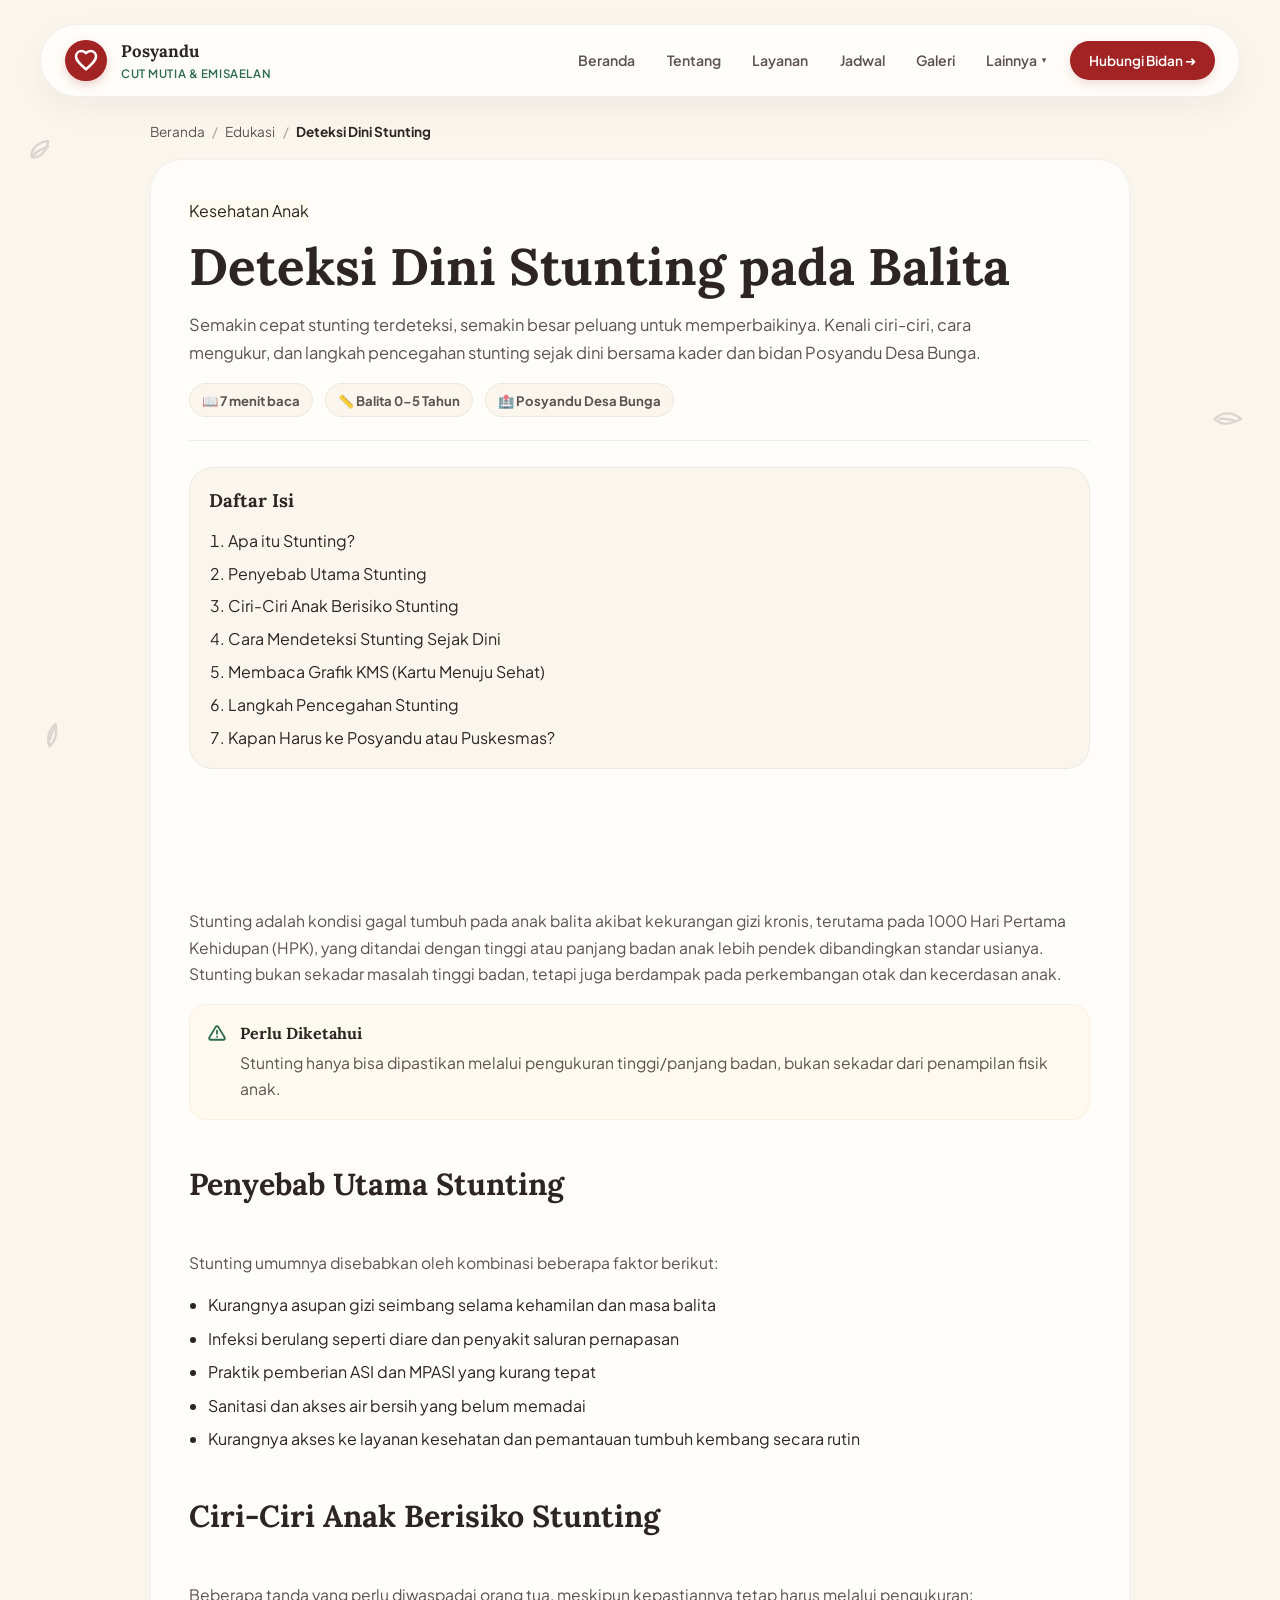
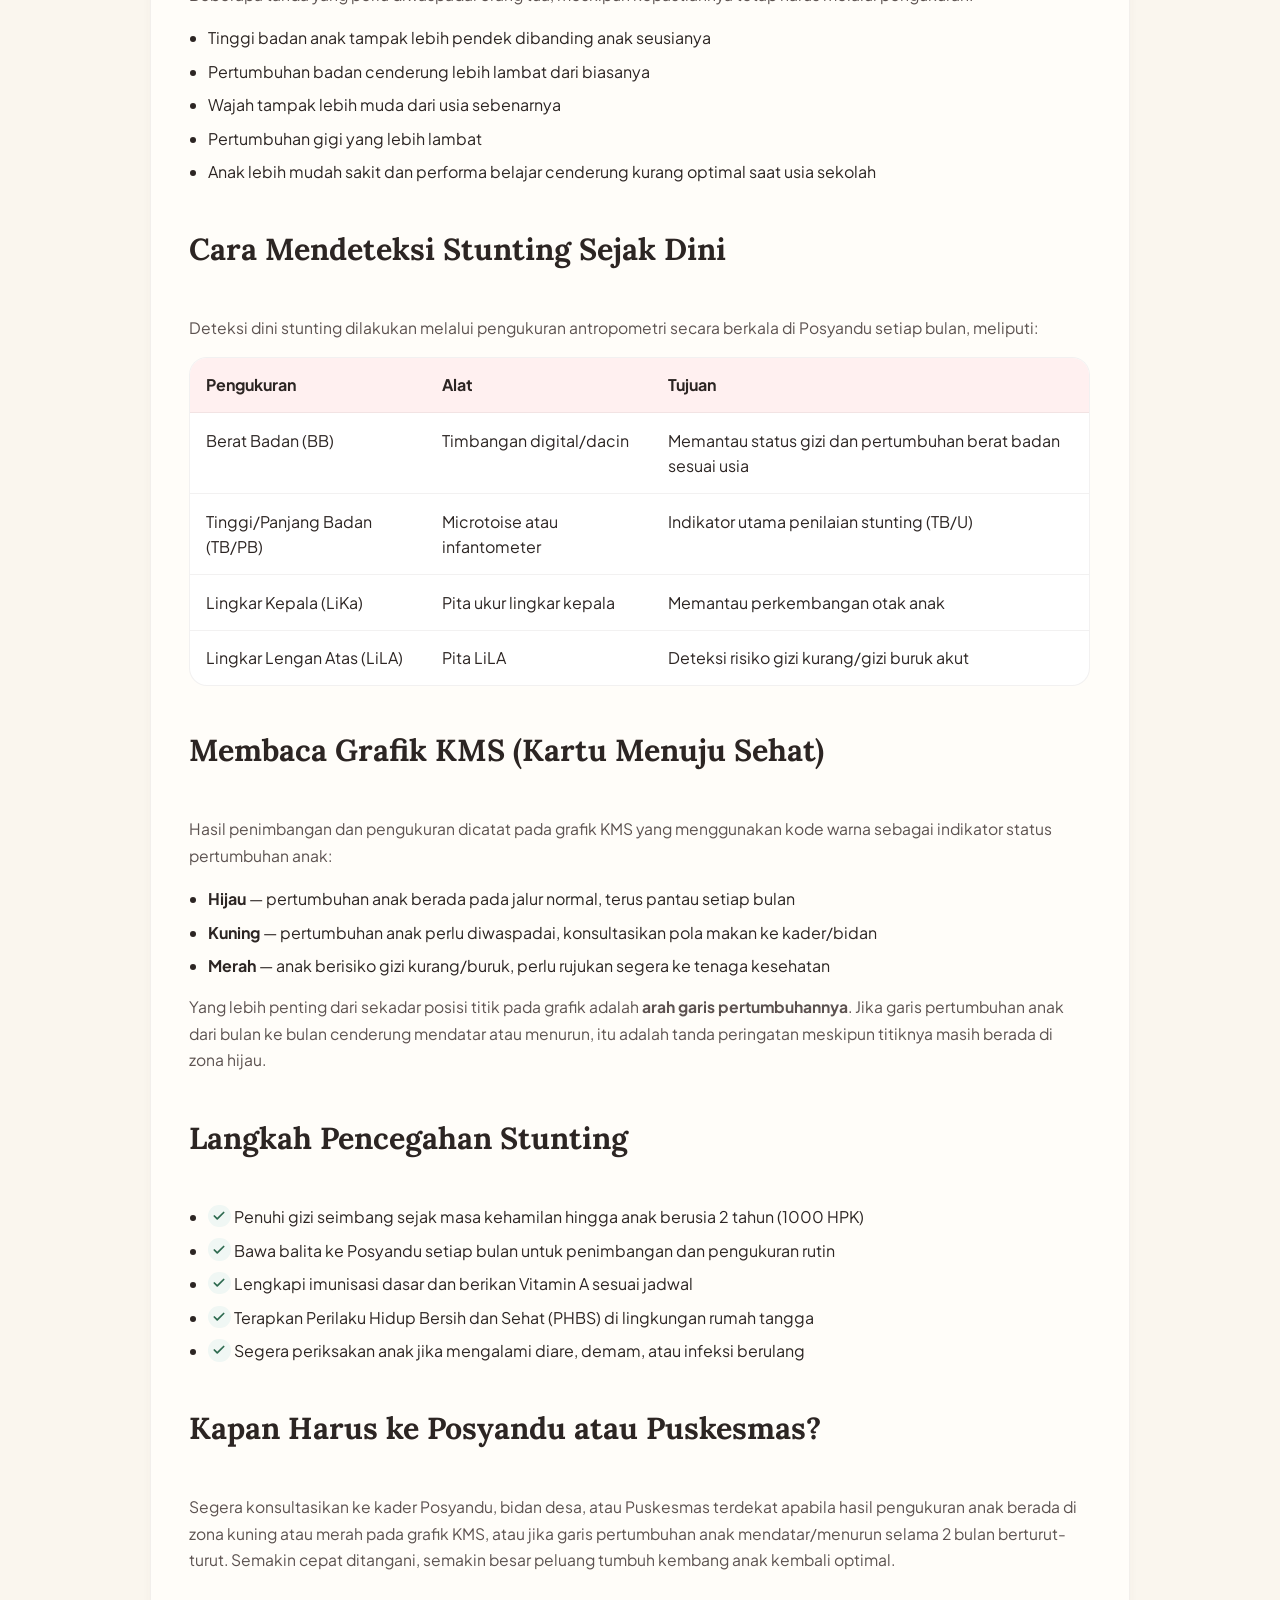
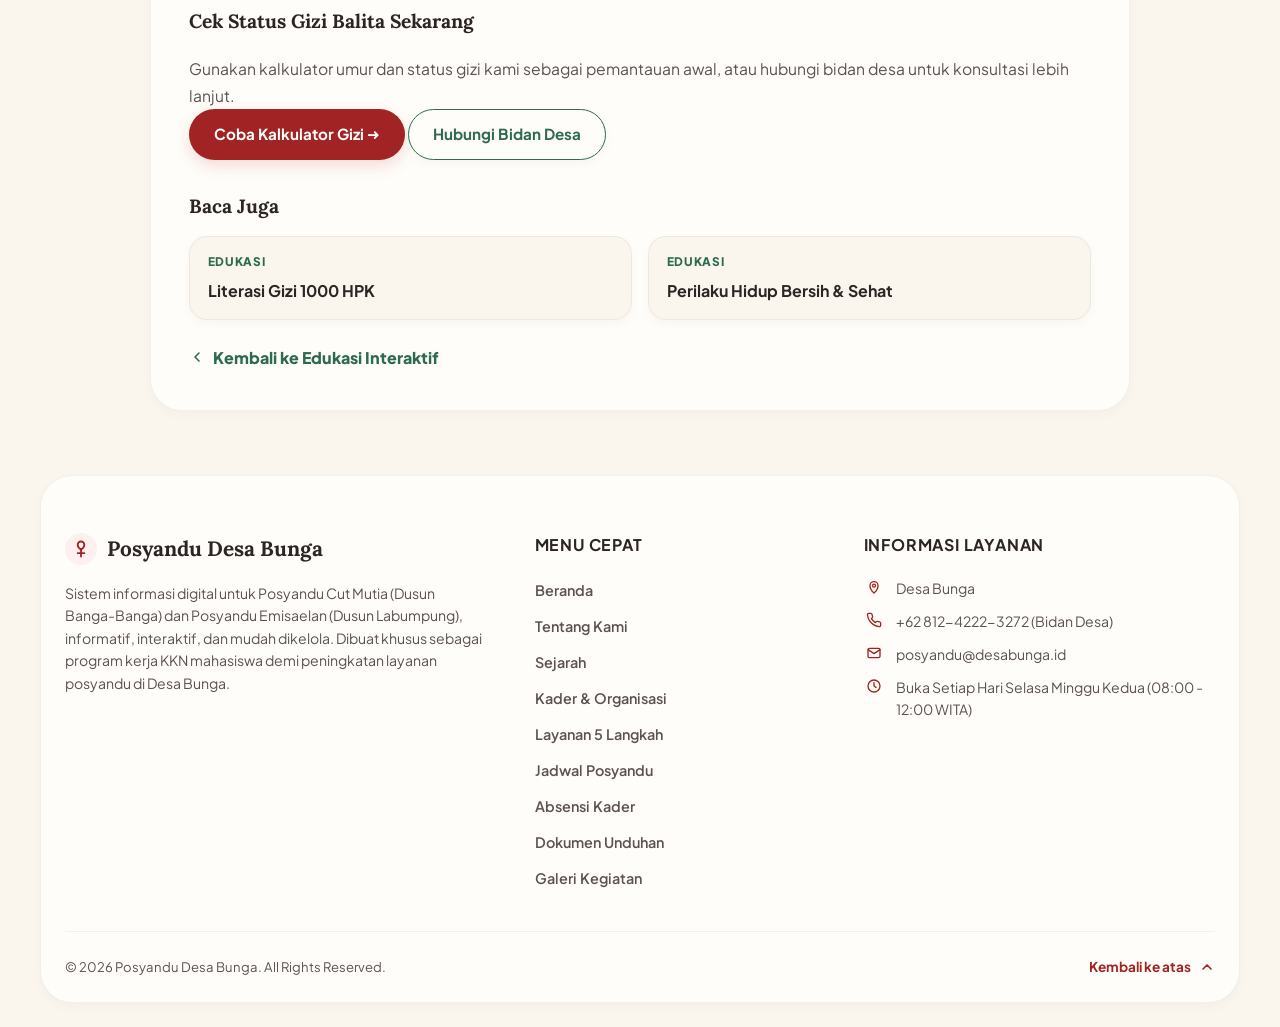
==== commit 3d9ce1bb: "feat: implement modular scroll-reveal.js for animated element entry with staggered transitions and r" ====
--- a/deteksi-dini-stunting.html
+++ b/deteksi-dini-stunting.html
@@ -404,6 +404,7 @@
     </div>
   </footer>
 
+  <script src="scroll-reveal.js"></script>
   <script src="article.js"></script>
 </body>
 
--- a/styles.css
+++ b/styles.css
@@ -711,10 +711,12 @@
   grid-template-columns: 0.9fr 1.15fr;
   gap: 3.5rem;
   align-items: center;
+  min-width: 0;
 }
 
 .welcome-image-wrap {
   position: relative;
+  min-width: 0;
 }
 
 .welcome-img {
@@ -778,6 +780,10 @@
   font-size: clamp(1.8rem, 3vw, 2.3rem);
 }
 
+.welcome-content {
+  min-width: 0;
+}
+
 .welcome-content p {
   margin-bottom: 2rem;
 }
@@ -886,7 +892,7 @@
 /* Organization & Cadres Cards */
 .structure-card,
 .cadres-card {
-  padding: 2rem;
+  padding: 1.5rem 1.75rem;
   background: var(--bg-surface);
   border-radius: var(--radius-lg);
 }
@@ -894,7 +900,14 @@
 .structure-card h3,
 .cadres-card h3 {
   font-size: 1.35rem;
-  margin-bottom: 0.6rem;
+  margin-bottom: 0.35rem;
+}
+
+.cadres-card>p {
+  margin: 0;
+  font-size: 0.88rem;
+  color: var(--text-muted);
+  max-width: 62ch;
 }
 
 .org-list {
@@ -926,13 +939,14 @@
 .cadres {
   display: grid;
   grid-template-columns: 1fr;
-  gap: 1rem;
-  margin-top: 1.5rem;
+  gap: 0.85rem;
+  margin-top: 1.1rem;
+  align-items: start;
 }
 
 .cadre-group-card {
-  border-radius: var(--radius-lg);
-  padding: 1.1rem;
+  border-radius: var(--radius-md);
+  padding: 0.85rem 0.95rem;
   border: 1px solid var(--border-color);
   background: var(--bg-main);
   box-shadow: var(--shadow-sm);
@@ -956,15 +970,15 @@
 .cadre-group-header {
   display: flex;
   justify-content: space-between;
-  gap: 1rem;
+  gap: 0.75rem;
   align-items: flex-start;
-  margin-bottom: 1rem;
+  margin-bottom: 0.65rem;
 }
 
 .cadre-group-label {
   display: inline-block;
-  margin-bottom: 0.3rem;
-  font-size: 0.75rem;
+  margin-bottom: 0.2rem;
+  font-size: 0.7rem;
   font-weight: 800;
   text-transform: uppercase;
   letter-spacing: 0.06em;
@@ -973,41 +987,68 @@
 
 .cadre-group-card h4 {
   margin: 0;
-  font-size: 1.05rem;
+  font-size: 0.98rem;
   font-family: "Plus Jakarta Sans", sans-serif;
   font-weight: 800;
+  line-height: 1.25;
 }
 
 .cadre-count {
-  font-size: 0.72rem;
+  font-size: 0.68rem;
   font-weight: 800;
   color: var(--text-dark);
   background: rgba(255, 255, 255, 0.72);
   border: 1px solid rgba(0, 0, 0, 0.05);
-  padding: 0.35rem 0.65rem;
+  padding: 0.3rem 0.6rem;
   border-radius: 999px;
   white-space: nowrap;
-}
-
+  flex-shrink: 0;
+}
+
+/* Daftar nama: disusun 2 kolom + tinggi dibatasi supaya kartu tidak
+   membengkak saat satu kelompok punya banyak kader. Kelebihan nama
+   bisa digulir di dalam kartunya sendiri (scroll internal). */
 .cadre-name-list {
   list-style: none;
-  padding: 0;
+  padding: 0 0.25rem 0 0;
   margin: 0;
   display: grid;
-  gap: 0.65rem;
+  grid-template-columns: repeat(2, minmax(0, 1fr));
+  gap: 0.45rem;
+  max-height: 15.5rem;
+  overflow-y: auto;
+  scrollbar-width: thin;
+  scrollbar-color: rgba(0, 0, 0, 0.18) transparent;
+}
+
+.cadre-name-list::-webkit-scrollbar {
+  width: 5px;
+}
+
+.cadre-name-list::-webkit-scrollbar-thumb {
+  background: rgba(0, 0, 0, 0.18);
+  border-radius: 999px;
 }
 
 .cadre-name-item {
   display: flex;
   align-items: center;
-  gap: 0.8rem;
-  padding: 0.7rem 0.9rem;
+  gap: 0.5rem;
+  padding: 0.45rem 0.55rem;
   background: rgba(255, 255, 255, 0.8);
   border: 1px solid rgba(255, 255, 255, 0.8);
-  border-radius: var(--radius-md);
-  font-size: 0.92rem;
+  border-radius: 10px;
+  font-size: 0.82rem;
   font-weight: 700;
   color: var(--text-dark);
+  line-height: 1.2;
+  min-width: 0;
+}
+
+.cadre-name-item span {
+  overflow: hidden;
+  text-overflow: ellipsis;
+  white-space: nowrap;
 }
 
 .tone-green .cadre-avatar {
@@ -1026,15 +1067,15 @@
 }
 
 .cadre-avatar {
-  width: 2.2rem;
-  height: 2.2rem;
+  width: 1.7rem;
+  height: 1.7rem;
   background: #fff;
   border-radius: 50%;
   display: flex;
   align-items: center;
   justify-content: center;
   font-weight: 800;
-  font-size: 0.88rem;
+  font-size: 0.7rem;
   box-shadow: var(--shadow-sm);
   border: 1px solid rgba(255, 255, 255, 0.8);
   flex-shrink: 0;
@@ -1194,12 +1235,12 @@
   height: 2.2rem;
 }
 
-.tree > li {
+.tree>li {
   padding-top: 0;
 }
 
-.tree > li::before,
-.tree > li::after {
+.tree>li::before,
+.tree>li::after {
   display: none;
 }
 
@@ -1267,11 +1308,11 @@
 }
 
 .cadres-card--full {
-  margin-top: 2.5rem;
+  margin-top: 2rem;
 }
 
 .cadres-card--full .cadres {
-  grid-template-columns: repeat(auto-fit, minmax(230px, 1fr));
+  grid-template-columns: repeat(auto-fit, minmax(270px, 1fr));
 }
 
 @media (max-width: 720px) {
@@ -1897,6 +1938,38 @@
   display: grid;
   grid-template-columns: repeat(3, minmax(0, 1fr));
   gap: 1.6rem;
+  /* Tampilkan maks 3 baris, selebihnya scroll */
+  max-height: calc((((100vw - 4rem) / 3) * 0.75 + 160px) * 3 + 1.6rem * 2);
+  overflow-y: auto;
+  overflow-x: hidden;
+  padding-right: 6px;
+  scroll-behavior: smooth;
+}
+
+/* Custom scrollbar gallery */
+.gallery-grid::-webkit-scrollbar {
+  width: 6px;
+}
+
+.gallery-grid::-webkit-scrollbar-track {
+  background: var(--bg-muted, #f5f5f5);
+  border-radius: 999px;
+}
+
+.gallery-grid::-webkit-scrollbar-thumb {
+  background: var(--accent-green, #2d6a4f);
+  border-radius: 999px;
+  opacity: 0.7;
+}
+
+.gallery-grid::-webkit-scrollbar-thumb:hover {
+  background: var(--accent-green-dark, #1b4332);
+}
+
+/* Firefox scrollbar */
+.gallery-grid {
+  scrollbar-width: thin;
+  scrollbar-color: var(--accent-green, #2d6a4f) var(--bg-muted, #f5f5f5);
 }
 
 .gallery-card {
@@ -2170,6 +2243,8 @@
 @media (max-width: 720px) {
   .gallery-grid {
     grid-template-columns: 1fr;
+    /* 3 baris × (lebar card full-width × 0.75 + body) + 2 gap */
+    max-height: calc(((100vw - 2rem) * 0.75 + 160px) * 3 + 1.6rem * 2);
   }
 
   .lightbox-prev,
@@ -2179,17 +2254,73 @@
   }
 }
 
-/* Animations & Transitions for revealing */
+/* Animations & Transitions for revealing (scroll reveal) */
+/* Berlaku sama di mode desktop maupun mobile — dipicu oleh posisi elemen
+   terhadap viewport (IntersectionObserver), bukan oleh ukuran layar. */
 .reveal {
   opacity: 0;
   transform: translateY(24px);
-  transition: opacity 0.8s cubic-bezier(0.16, 1, 0.3, 1), transform 0.8s cubic-bezier(0.16, 1, 0.3, 1);
+  transition: opacity 0.7s cubic-bezier(0.16, 1, 0.3, 1), transform 0.7s cubic-bezier(0.16, 1, 0.3, 1);
+  transition-delay: var(--reveal-delay, 0ms);
   will-change: transform, opacity;
 }
 
 .reveal.is-visible {
   opacity: 1;
   transform: translateY(0);
+}
+
+/* Varian arah untuk elemen yang ingin masuk dari samping */
+.reveal-left {
+  transform: translateX(-28px);
+}
+
+.reveal-left.is-visible {
+  transform: translateX(0);
+}
+
+.reveal-right {
+  transform: translateX(28px);
+}
+
+.reveal-right.is-visible {
+  transform: translateX(0);
+}
+
+.reveal-scale {
+  transform: scale(0.94);
+}
+
+.reveal-scale.is-visible {
+  transform: scale(1);
+}
+
+/* Mobile: jarak transform sedikit dipersempit & durasi sedikit lebih cepat
+   agar terasa ringan/tidak lambat di layar kecil, transisi tetap aktif. */
+@media (max-width: 640px) {
+
+  .reveal,
+  .reveal-left,
+  .reveal-right {
+    transform: translateY(16px);
+    transition-duration: 0.55s;
+  }
+
+  .reveal-scale {
+    transform: scale(0.96);
+  }
+}
+
+/* Hormati preferensi pengguna yang meminta gerakan minim */
+@media (prefers-reduced-motion: reduce) {
+
+  .reveal,
+  .reveal-left,
+  .reveal-right,
+  .reveal-scale {
+    transition: opacity 0.3s ease;
+    transform: none !important;
+  }
 }
 
 /* Responsiveness Settings */
@@ -2198,6 +2329,8 @@
     grid-template-columns: 1fr;
     text-align: center;
     gap: 2rem;
+    min-height: auto;
+    padding: 1.5rem 0 0.5rem;
   }
 
   .hero-actions {
@@ -2206,6 +2339,10 @@
 
   .hero-img {
     max-width: 400px;
+  }
+
+  .hero-image-wrap {
+    order: -1;
   }
 
   .floating-card-1 {
@@ -2234,6 +2371,8 @@
 
   .gallery-grid {
     grid-template-columns: repeat(2, minmax(0, 1fr));
+    /* 3 baris × (lebar card 2-kolom × 0.75 + body) + 2 gap */
+    max-height: calc((((100vw - 4rem) / 2) * 0.75 + 160px) * 3 + 1.6rem * 2);
   }
 
   .welcome-grid {
@@ -2347,11 +2486,16 @@
   }
 
   .service-tabs {
-    justify-content: stretch;
+    justify-content: flex-start;
+    gap: 0.5rem;
   }
 
   .service-tabs .tab {
-    flex: 1 1 100%;
+    flex: 1 1 calc(50% - 0.25rem);
+    padding: 0.65rem 0.5rem;
+    font-size: 0.82rem;
+    text-align: center;
+    white-space: normal;
   }
 
   .timeline {
@@ -2511,6 +2655,7 @@
 }
 
 .iframe-container iframe {
+  display: block;
   width: 100%;
   height: 100%;
 }
@@ -2676,6 +2821,7 @@
   grid-template-columns: 1.1fr 0.9fr;
   gap: 1.5rem;
   align-items: start;
+  min-width: 0;
 }
 
 .tool-card,
@@ -2685,6 +2831,7 @@
   border-radius: var(--radius-lg);
   box-shadow: var(--shadow-sm);
   padding: 1.6rem;
+  min-width: 0;
 }
 
 .tool-card-head {
@@ -2724,6 +2871,7 @@
   display: grid;
   grid-template-columns: repeat(2, minmax(0, 1fr));
   gap: 1rem;
+  min-width: 0;
 }
 
 .video-item {
@@ -2971,6 +3119,7 @@
 }
 
 @media (max-width: 768px) {
+
   .form-grid,
   .nutrition-result-grid {
     grid-template-columns: 1fr;
@@ -2978,6 +3127,34 @@
 
   .form-actions {
     flex-direction: column;
+  }
+
+  .calendar-embed-card {
+    padding: 1rem;
+  }
+
+  .calendar-header {
+    margin-bottom: 0.9rem;
+    gap: 0.6rem;
+  }
+
+  .calendar-header h3 {
+    font-size: 1.05rem;
+    line-height: 1.3;
+  }
+
+  .iframe-container,
+  .iframe-container iframe {
+    aspect-ratio: auto;
+    min-height: 70vh;
+  }
+
+  .calendar-footer {
+    justify-content: center;
+  }
+
+  .calendar-footer .btn {
+    width: 100%;
   }
 }
 
@@ -2990,8 +3167,10 @@
 }
 
 @media (max-width: 480px) {
-  .iframe-container {
-    min-height: 280px;
+
+  .iframe-container,
+  .iframe-container iframe {
+    min-height: 65vh;
   }
 
   .calendar-footer {
@@ -3410,4 +3589,254 @@
   100% {
     background-position: -200% 0;
   }
+}
+
+/* ─── Swipe Horizontal Otomatis untuk Card di Mode Mobile ────────────────────
+   Berlaku untuk: Galeri Dokumentasi (.gallery-grid), Video Edukasi (.video-grid),
+   Daftar Kader (.cadres), Statistik (.stats-row), Pillar Cards (.pillars-section .grid),
+   dan Education Cards (#education-grid).
+   Diletakkan di akhir file agar urutan cascade menang atas aturan grid 1 kolom
+   sebelumnya, dan disinkronkan dengan setupAutoSwipe() di script.js. ────────── */
+@media (max-width: 768px) {
+
+  .gallery-grid,
+  .video-grid,
+  .stats-row,
+  .cadres,
+  .pillars-section .grid,
+  #education-grid {
+    display: flex;
+    grid-template-columns: none;
+    flex-wrap: nowrap;
+    align-items: stretch;
+    overflow-x: auto;
+    overflow-y: hidden;
+    scroll-snap-type: x mandatory;
+    -webkit-overflow-scrolling: touch;
+    scroll-behavior: smooth;
+    scrollbar-width: none;
+    -ms-overflow-style: none;
+    padding-bottom: 0.35rem;
+  }
+
+  .gallery-grid::-webkit-scrollbar,
+  .video-grid::-webkit-scrollbar,
+  .stats-row::-webkit-scrollbar,
+  .cadres::-webkit-scrollbar,
+  .pillars-section .grid::-webkit-scrollbar,
+  #education-grid::-webkit-scrollbar {
+    display: none;
+    height: 0;
+  }
+
+  /* Card anak: lebar tetap & tidak menyusut, sedikit "mengintip" agar terlihat bisa digeser */
+  .gallery-grid>.gallery-card,
+  .video-grid>.video-item,
+  .cadres>.cadre-group-card {
+    flex: 0 0 86%;
+    max-width: 86%;
+    scroll-snap-align: center;
+  }
+
+  .stats-row>.stat-card {
+    flex: 0 0 62%;
+    max-width: 62%;
+    scroll-snap-align: center;
+  }
+
+  .cadres-card--full .cadres>.cadre-group-card {
+    flex-basis: 92%;
+    max-width: 92%;
+  }
+
+  .cadre-name-list {
+    max-height: 13rem;
+  }
+
+  /* Pillar cards: lebar 82% agar sedikit mengintip, mendorong swipe */
+  .pillars-section .grid>.pillar-card {
+    flex: 0 0 82%;
+    max-width: 82%;
+    scroll-snap-align: center;
+  }
+
+  /* Education cards: lebar 86% agar sedikit mengintip */
+  #education-grid>.education-item {
+    flex: 0 0 86%;
+    max-width: 86%;
+    scroll-snap-align: center;
+  }
+}
+
+/* ==================================================
+   RAPIKAN TAMPILAN MOBILE — Penyempurnaan Tambahan
+   Diletakkan di akhir file agar cascade menang atas
+   aturan-aturan sebelumnya. Menargetkan HP kecil-menengah
+   (≤ 640px) dan HP sangat kecil (≤ 380px, mis. SE/iPhone mini).
+   ================================================== */
+@media (max-width: 640px) {
+
+  /* Dekorasi daun mengambang dimatikan di mobile: mengurangi
+     "noise" visual dan potensi tumpang tindih dengan teks/tombol. */
+  .leaf-decor {
+    display: none;
+  }
+
+  /* Header lebih ringkas & tidak sempit di layar kecil */
+  .site-header {
+    top: 0.6rem;
+    padding: 0.65rem 1rem;
+    border-radius: 22px;
+  }
+
+  .brand {
+    gap: 0.6rem;
+  }
+
+  .brand-mark {
+    width: 2.2rem;
+    height: 2.2rem;
+  }
+
+  .brand strong {
+    font-size: 0.95rem;
+  }
+
+  main {
+    padding: 1.2rem 0 3.5rem;
+  }
+
+  .section {
+    padding: 1.8rem 1.1rem;
+    margin-top: 1.1rem;
+    border-radius: var(--radius-lg);
+  }
+
+  .section-heading {
+    margin-bottom: 1.6rem;
+  }
+
+  .heading-subtext {
+    font-size: 0.9rem;
+  }
+
+  /* Kartu-kartu besar: padding lebih pas untuk layar kecil */
+  .contact-card,
+  .attendance-card {
+    padding: 1.6rem 1.2rem;
+  }
+
+  .contact-icon-wrap,
+  .attendance-icon-wrap {
+    width: 3.8rem;
+    height: 3.8rem;
+  }
+
+  .attendance-card h2 {
+    font-size: 1.45rem;
+  }
+
+  .attendance-card .btn-lg {
+    width: 100%;
+    padding: 0.85rem 1.4rem;
+  }
+
+  .org-chart-wrap {
+    padding: 1.6rem 0.9rem 1.3rem;
+  }
+
+  .org-chart-tabs .tab {
+    font-size: 0.85rem;
+    padding: 0.65rem 1.1rem;
+  }
+
+  .poktan-hint {
+    font-size: 0.78rem;
+  }
+
+  /* Tabel data (poktan & desa) sedikit lebih ringkas agar
+     kolom lebih banyak terlihat sebelum perlu digeser */
+  .poktan-table,
+  .poktan-table th,
+  .poktan-table td {
+    font-size: 0.82rem;
+  }
+
+  .village-table,
+  .village-table th,
+  .village-table td {
+    font-size: 0.78rem;
+  }
+
+  .poktan-table th,
+  .poktan-table td,
+  .village-table th,
+  .village-table td {
+    padding: 0.5rem 0.55rem;
+  }
+
+  .village-stat-value {
+    font-size: 1.35rem;
+  }
+
+  /* Peek pada kartu yang bisa digeser dibuat sedikit lebih lebar
+     supaya konten utama lebih mudah dibaca sekali lihat */
+  .gallery-grid>.gallery-card,
+  .video-grid>.video-item {
+    flex-basis: 90%;
+    max-width: 90%;
+  }
+
+  .stats-row>.stat-card {
+    flex-basis: 72%;
+    max-width: 72%;
+  }
+
+  .filter-pill,
+  .service-tabs .tab {
+    font-size: 0.8rem;
+    padding: 0.55rem 0.9rem;
+  }
+
+  .faq-item summary {
+    font-size: 0.92rem;
+  }
+
+  .footer-logo strong {
+    font-size: 1.15rem;
+  }
+
+  .site-footer {
+    padding: 2.5rem 1.2rem 1.2rem;
+    border-radius: var(--radius-lg);
+  }
+}
+
+@media (max-width: 380px) {
+
+  .hero-copy p {
+    font-size: 0.98rem;
+    margin-bottom: 1.5rem;
+  }
+
+  .hero-actions .btn {
+    width: 100%;
+  }
+
+  .brand small {
+    display: none;
+  }
+
+  .eyebrow {
+    font-size: 0.72rem;
+    padding: 0.3rem 0.7rem;
+  }
+
+  .contact-phone {
+    font-size: 1.5rem;
+  }
+
+  .service-tabs .tab {
+    flex: 1 1 100%;
+  }
 }
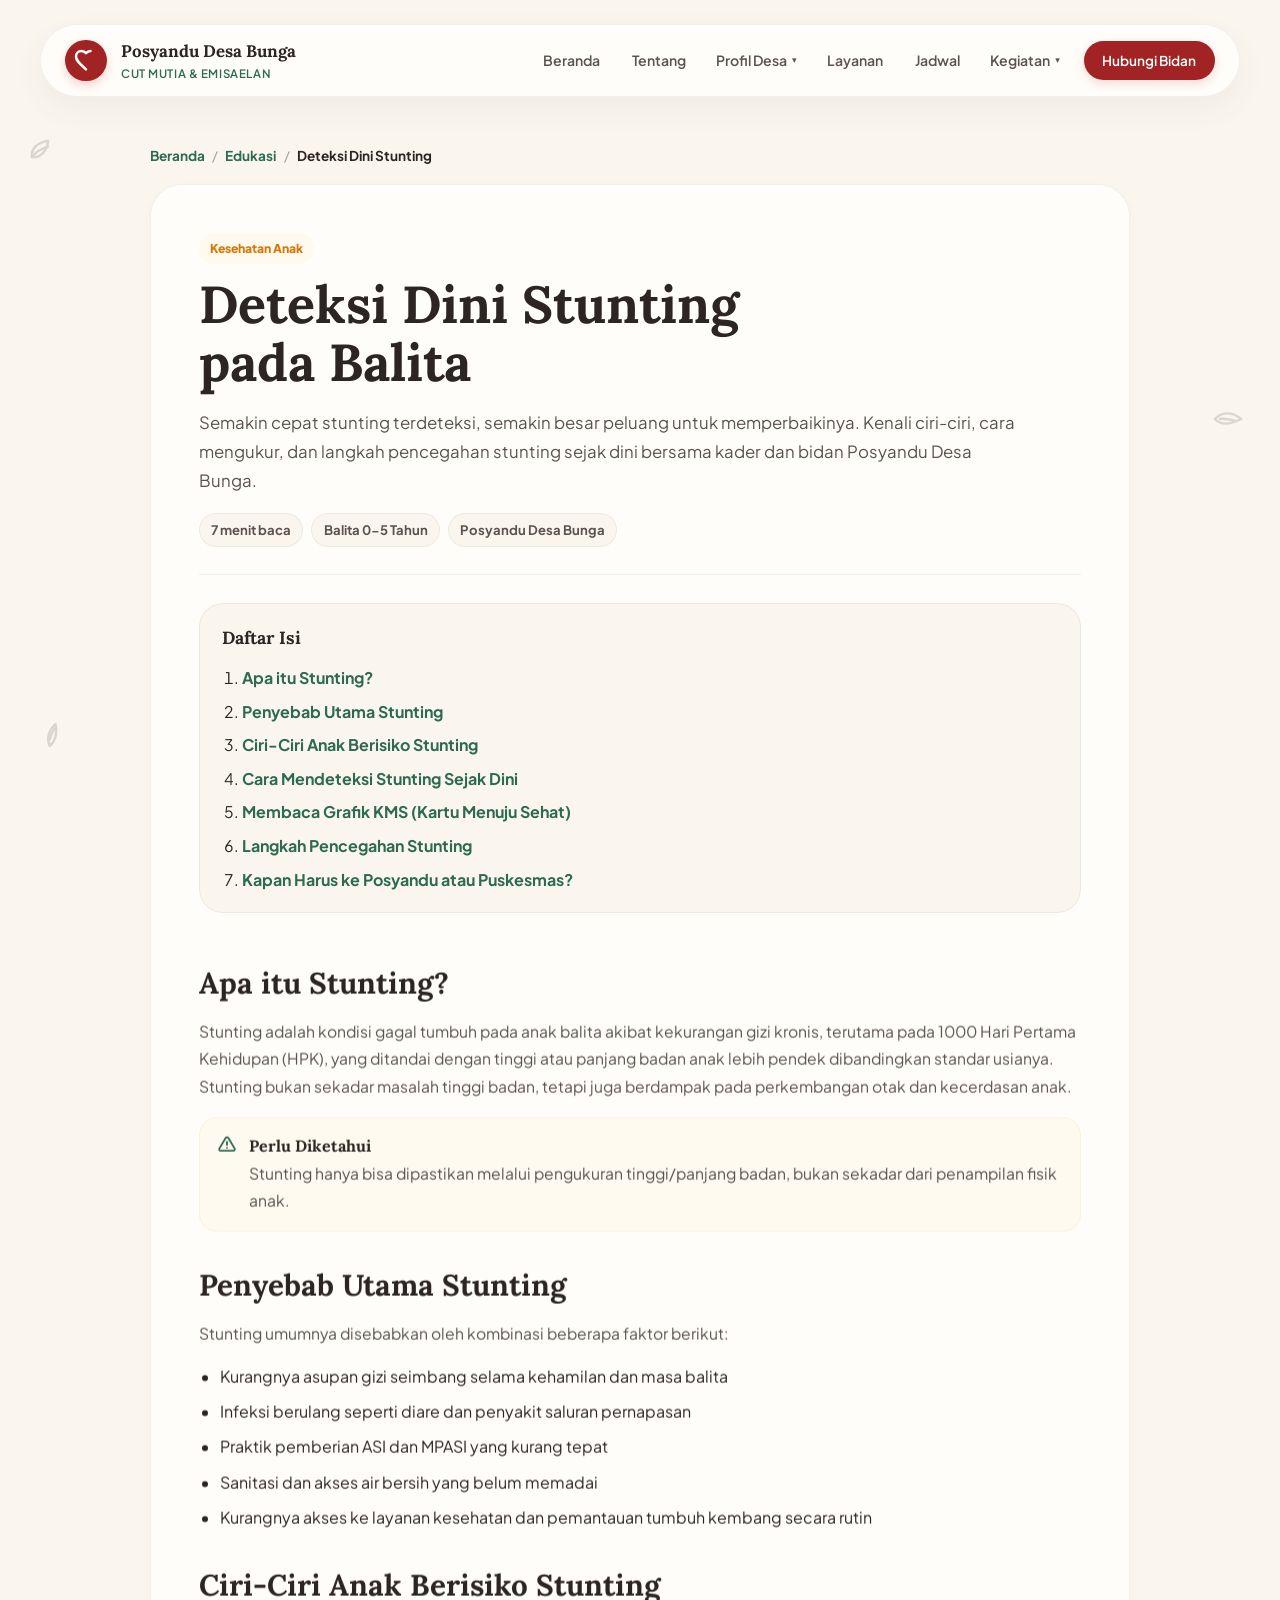
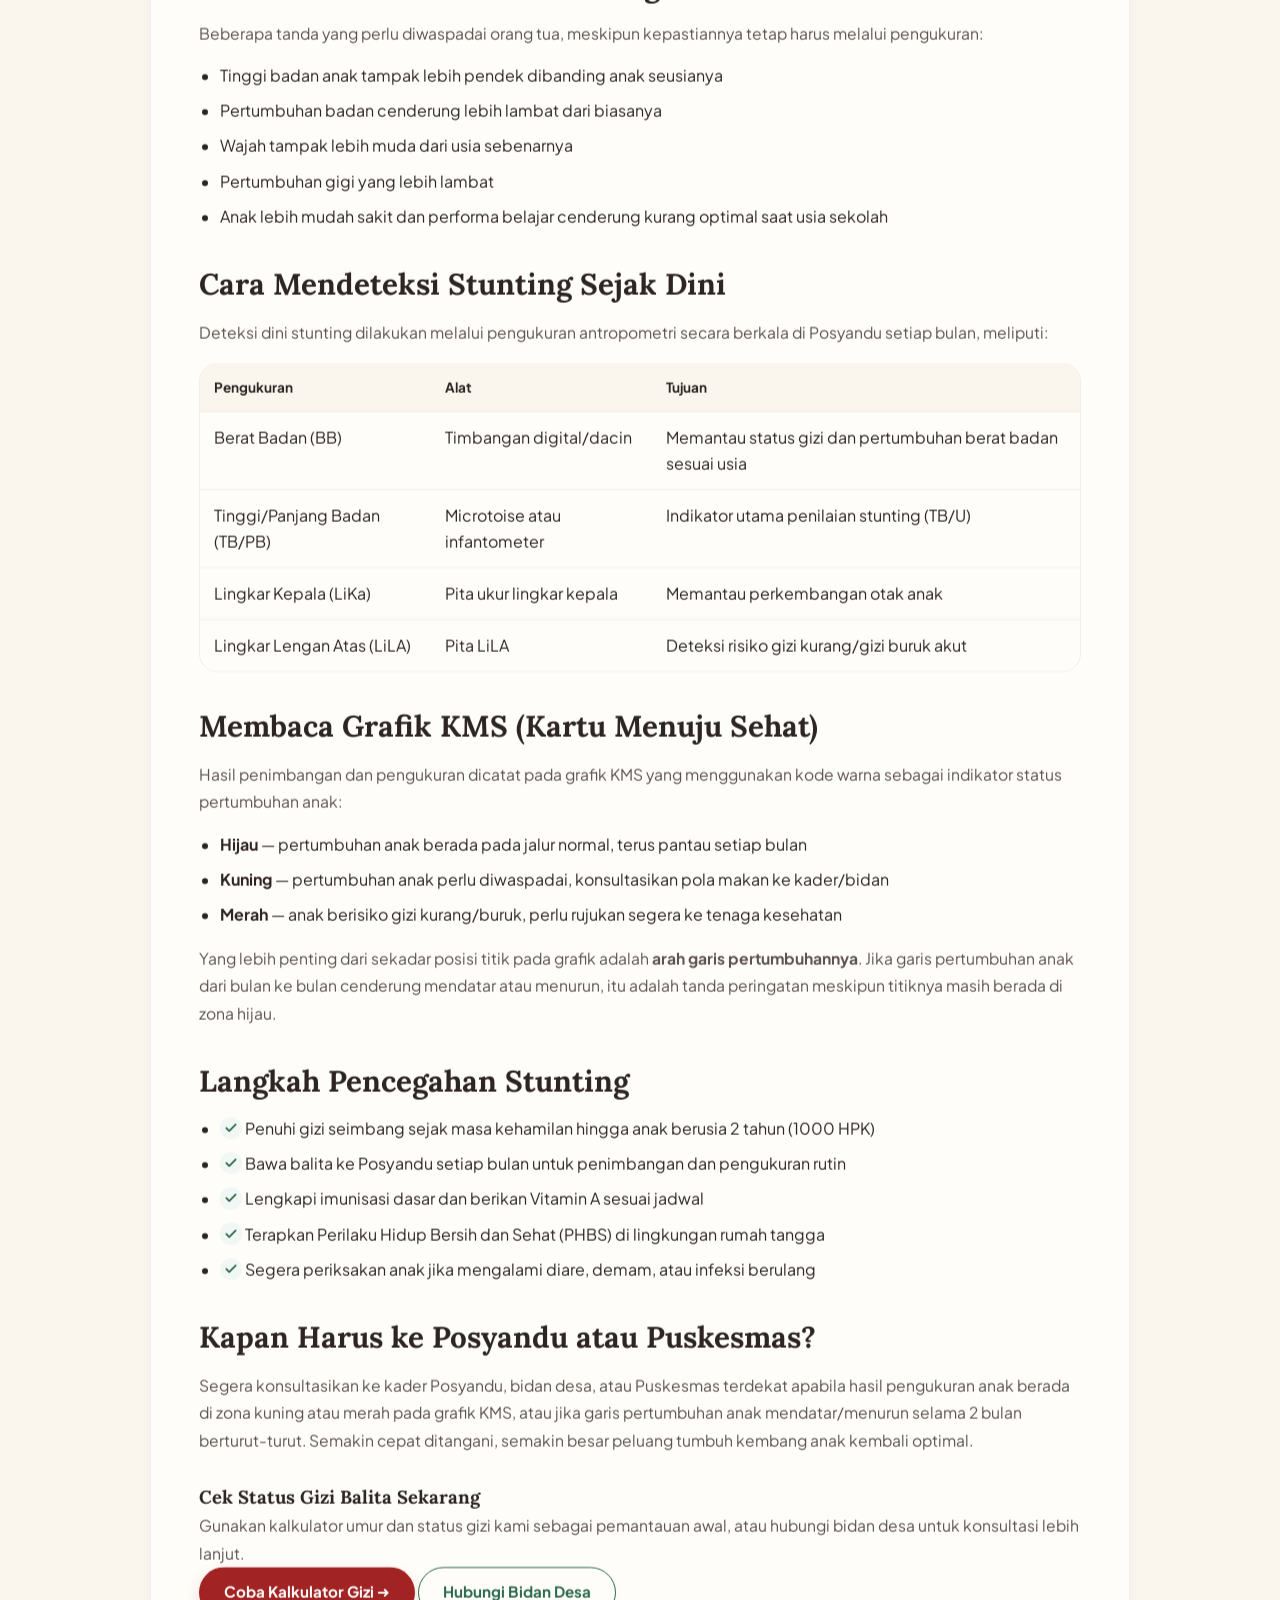
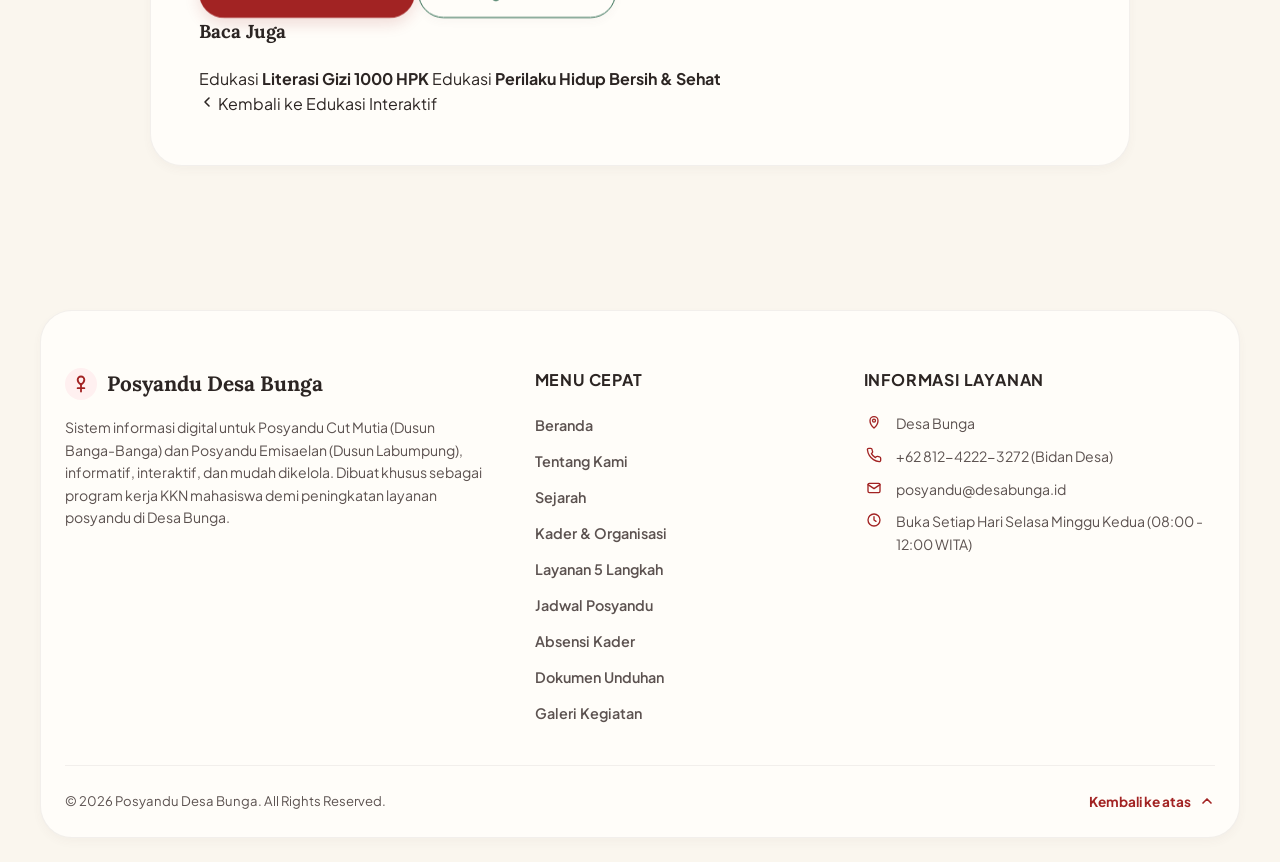
==== commit f0431981: "feat: implement shared navbar component, update navigation logic, and standardize article layout sty" ====
--- a/deteksi-dini-stunting.html
+++ b/deteksi-dini-stunting.html
@@ -39,7 +39,7 @@
     </svg>
   </div>
 
-  <header class="site-header">
+  <header class="site-header" data-shared-navbar>
     <a class="brand" href="index.html#beranda" aria-label="Beranda Posyandu Desa Bunga">
       <span class="brand-mark">
         <svg viewBox="0 0 24 24" width="24" height="24" fill="none" stroke="currentColor" stroke-width="2.5"
@@ -96,9 +96,9 @@
           mengukur, dan langkah pencegahan stunting sejak dini bersama kader dan bidan Posyandu Desa Bunga.
         </p>
         <div class="article-meta-row">
-          <span>📖 7 menit baca</span>
-          <span>📏 Balita 0-5 Tahun</span>
-          <span>🏥 Posyandu Desa Bunga</span>
+          <span class="article-meta-item">7 menit baca</span>
+          <span class="article-meta-item">Balita 0-5 Tahun</span>
+          <span class="article-meta-item">Posyandu Desa Bunga</span>
         </div>
       </div>
 
@@ -404,8 +404,9 @@
     </div>
   </footer>
 
+  <script src="navbar.js"></script>
   <script src="scroll-reveal.js"></script>
   <script src="article.js"></script>
 </body>
 
-</html>+</html>
--- a/styles.css
+++ b/styles.css
@@ -254,7 +254,7 @@
   margin-left: 0.5rem;
 }
 
-/* "Lainnya" dropdown - menampung menu sekunder agar navbar tidak melebar */
+/* "Lainnya" dropdown */
 .nav-dropdown {
   position: relative;
 }
@@ -319,14 +319,184 @@
 
 .nav-toggle {
   display: none;
-  background: none;
+  align-items: center;
+  justify-content: center;
+  gap: 0.55rem;
+  min-height: 2.75rem;
+  padding: 0.55rem 0.75rem 0.55rem 0.9rem;
+  background: var(--bg-surface);
   border: 1px solid var(--border-color);
-  padding: 0.5rem 1rem;
   border-radius: 999px;
   font-family: inherit;
-  font-weight: 600;
+  font-size: 0.82rem;
+  font-weight: 700;
   cursor: pointer;
   color: var(--text-dark);
+  box-shadow: var(--shadow-sm);
+  transition: background 0.2s ease, border-color 0.2s ease, box-shadow 0.2s ease, color 0.2s ease;
+}
+
+.nav-toggle:hover {
+  border-color: var(--accent-green);
+  box-shadow: var(--shadow-md);
+}
+
+.nav-toggle:focus-visible {
+  outline: 3px solid rgba(45, 106, 79, 0.25);
+  outline-offset: 3px;
+}
+
+.nav-toggle-icon {
+  display: grid;
+  gap: 0.22rem;
+  width: 1.1rem;
+}
+
+.nav-toggle-icon span {
+  display: block;
+  width: 100%;
+  height: 2px;
+  border-radius: 999px;
+  background: currentColor;
+  transform-origin: center;
+  transition: transform 0.2s ease, opacity 0.2s ease;
+}
+
+.nav-toggle[aria-expanded="true"] {
+  background: var(--accent-green);
+  border-color: var(--accent-green);
+  color: #fff;
+}
+
+.nav-toggle[aria-expanded="true"] .nav-toggle-icon span:nth-child(1) {
+  transform: translateY(0.44rem) rotate(45deg);
+}
+
+.nav-toggle[aria-expanded="true"] .nav-toggle-icon span:nth-child(2) {
+  opacity: 0;
+}
+
+.nav-toggle[aria-expanded="true"] .nav-toggle-icon span:nth-child(3) {
+  transform: translateY(-0.44rem) rotate(-45deg);
+}
+
+.article-meta-row {
+  display: flex;
+  flex-wrap: wrap;
+  gap: 0.5rem;
+  margin-top: 1rem;
+}
+
+.article-meta-item {
+  display: inline-flex;
+  align-items: center;
+  min-height: 2rem;
+  padding: 0.35rem 0.7rem;
+  border: 1px solid var(--border-color);
+  border-radius: 999px;
+  background: var(--bg-main);
+  color: var(--text-muted);
+  font-size: 0.82rem;
+  font-weight: 700;
+}
+
+/* Halaman artikel edukasi: tata baca yang lebih profesional dan konsisten. */
+.article-main {
+  width: min(980px, calc(100% - 2rem));
+  margin: 1.5rem auto 4rem;
+}
+
+.article-main > article {
+  padding: clamp(1.35rem, 4vw, 3rem);
+  border: 1px solid var(--border-color);
+  border-radius: var(--radius-xl);
+  background: var(--bg-surface);
+  box-shadow: var(--shadow-sm);
+}
+
+.breadcrumb {
+  display: flex;
+  flex-wrap: wrap;
+  align-items: center;
+  gap: 0.45rem;
+  margin: 0 0 1.1rem;
+  color: var(--text-muted);
+  font-size: 0.85rem;
+}
+
+.breadcrumb a { color: var(--accent-green); font-weight: 700; }
+.crumb-sep { opacity: 0.55; }
+.crumb-current { color: var(--text-dark); font-weight: 700; }
+
+.article-hero {
+  padding-bottom: 1.7rem;
+  margin-bottom: 1.75rem;
+  border-bottom: 1px solid var(--border-color);
+}
+
+.article-hero h1 {
+  max-width: 20ch;
+  margin: 0.8rem 0 1rem;
+  font-size: clamp(2rem, 5vw, 3.25rem);
+  line-height: 1.1;
+}
+
+.article-lead { max-width: 68ch; font-size: 1.05rem; line-height: 1.75; color: var(--text-muted); }
+
+.article-tag { display: inline-flex; padding: 0.35rem 0.7rem; border-radius: 999px; font-size: 0.76rem; font-weight: 800; }
+.article-tag.tone-yellow { background: var(--card-yellow-bg); color: var(--accent-yellow); }
+.article-tag.tone-green { background: var(--card-green-bg); color: var(--accent-green); }
+.article-tag.tone-blue { background: var(--card-blue-bg); color: var(--accent-blue); }
+
+.article-toc {
+  margin: 0 0 2rem;
+  padding: 1.25rem 1.35rem;
+  border: 1px solid var(--border-color);
+  border-radius: var(--radius-lg);
+  background: var(--bg-main);
+}
+.article-toc h2 { margin: 0 0 0.8rem; font-size: 1.1rem; }
+.article-toc ol { display: grid; gap: 0.5rem; margin: 0; padding-left: 1.25rem; }
+.article-toc a { color: var(--accent-green); font-weight: 700; }
+
+.article-content { display: grid; gap: 1rem; color: var(--text-dark); }
+.article-content h2 { margin: 1.25rem 0 0; font-size: clamp(1.35rem, 3vw, 1.85rem); line-height: 1.25; scroll-margin-top: 7rem; }
+.article-content h3 { margin: 0.75rem 0 0; font-size: 1.15rem; scroll-margin-top: 7rem; }
+.article-content p { margin: 0; line-height: 1.75; }
+.article-content ul, .article-content ol { display: grid; gap: 0.55rem; margin: 0; padding-left: 1.3rem; line-height: 1.65; }
+
+.callout-box { display: flex; gap: 0.85rem; align-items: flex-start; padding: 1rem 1.1rem; border: 1px solid var(--border-color); border-radius: var(--radius-md); }
+.callout-box.tone-yellow { background: var(--card-yellow-bg); }
+.callout-box.tone-green { background: var(--card-green-bg); }
+.callout-box.tone-blue { background: var(--card-blue-bg); }
+.callout-box h4, .callout-box p { margin: 0; }
+.callout-icon { flex: 0 0 auto; color: var(--accent-green); }
+
+.info-table-wrap { overflow-x: auto; border: 1px solid var(--border-color); border-radius: var(--radius-md); }
+.info-table { width: 100%; min-width: 560px; border-collapse: collapse; }
+.info-table th, .info-table td { padding: 0.8rem 0.9rem; text-align: left; vertical-align: top; border-bottom: 1px solid var(--border-color); }
+.info-table th { background: var(--bg-main); font-size: 0.85rem; }
+.info-table tr:last-child td { border-bottom: 0; }
+
+@media (max-width: 640px) {
+  .article-main { width: min(980px, calc(100% - 1rem)); margin-top: 1rem; }
+  .article-main > article { padding: 1.15rem; border-radius: var(--radius-lg); }
+  .article-hero h1 { font-size: 2rem; }
+  .article-meta-item { width: 100%; }
+  .article-toc { padding: 1rem; }
+  .callout-box { padding: 0.9rem; }
+}
+
+@keyframes navMenuIn {
+  from {
+    opacity: 0;
+    transform: translateY(-0.5rem);
+  }
+
+  to {
+    opacity: 1;
+    transform: translateY(0);
+  }
 }
 
 /* Buttons */
@@ -1005,9 +1175,6 @@
   flex-shrink: 0;
 }
 
-/* Daftar nama: disusun 2 kolom + tinggi dibatasi supaya kartu tidak
-   membengkak saat satu kelompok punya banyak kader. Kelebihan nama
-   bisa digulir di dalam kartunya sendiri (scroll internal). */
 .cadre-name-list {
   list-style: none;
   padding: 0 0.25rem 0 0;
@@ -1030,25 +1197,28 @@
   border-radius: 999px;
 }
 
+/* --- PERBAIKAN PADA NAMA KADER AGAR TAMPIL FULL DI MOBILE --- */
 .cadre-name-item {
   display: flex;
   align-items: center;
   gap: 0.5rem;
-  padding: 0.45rem 0.55rem;
+  padding: 0.5rem 0.6rem;
   background: rgba(255, 255, 255, 0.8);
   border: 1px solid rgba(255, 255, 255, 0.8);
   border-radius: 10px;
   font-size: 0.82rem;
   font-weight: 700;
   color: var(--text-dark);
-  line-height: 1.2;
+  line-height: 1.3;
   min-width: 0;
+  word-break: break-word;
 }
 
 .cadre-name-item span {
-  overflow: hidden;
-  text-overflow: ellipsis;
-  white-space: nowrap;
+  overflow: visible;
+  text-overflow: clip;
+  white-space: normal;
+  word-break: break-word;
 }
 
 .tone-green .cadre-avatar {
@@ -1081,7 +1251,7 @@
   flex-shrink: 0;
 }
 
-/* ─── Org Chart Tabs & Tree Diagram ───────────────────────────────────── */
+/* Org Chart Tabs & Tree Diagram */
 .org-chart-tabs {
   display: flex;
   justify-content: center;
@@ -1155,7 +1325,7 @@
   overflow-x: auto;
 }
 
-/* Pure-CSS org tree, adapted from the classic nested-list technique */
+/* Tree Diagram */
 .tree,
 .tree ul,
 .tree li {
@@ -1430,7 +1600,7 @@
   flex-shrink: 0;
 }
 
-/* Card Blue/Green Soft Subtypes for Education & Docs */
+/* Card Blue/Green Soft Subtypes */
 .card-green-soft {
   background-color: var(--card-green-bg);
   border: 1px solid rgba(82, 183, 136, 0.12);
@@ -1525,7 +1695,6 @@
   border-radius: var(--radius-lg);
   overflow: hidden;
   background-color: #F1ECE1;
-  /* Custom soft canvas beige */
   border: 1.5px solid var(--border-color);
   box-shadow: var(--shadow-sm);
 }
@@ -1536,146 +1705,6 @@
   min-height: 340px;
   border: 0;
   display: block;
-}
-
-.map-grid {
-  position: absolute;
-  inset: 0;
-  background-image:
-    linear-gradient(rgba(146, 126, 111, 0.06) 1px, transparent 1px),
-    linear-gradient(90deg, rgba(146, 126, 111, 0.06) 1px, transparent 1px);
-  background-size: 32px 32px;
-}
-
-.map-park {
-  position: absolute;
-  top: 10%;
-  left: 5%;
-  width: 45%;
-  height: 38%;
-  background: #DFEAD0;
-  /* Soft pastel green area */
-  border-radius: 40px;
-  opacity: 0.85;
-}
-
-.map-river {
-  position: absolute;
-  bottom: 0;
-  left: 0;
-  width: 100%;
-  height: 48px;
-  background: #D8E6F0;
-  /* Soft pastel blue river */
-  opacity: 0.8;
-  border-top: 2px solid #C0D2E1;
-}
-
-.map-road {
-  position: absolute;
-  background: #FFF9EE;
-  /* Warm white road */
-  box-shadow: 0 1px 3px rgba(0, 0, 0, 0.05);
-}
-
-.road-main {
-  width: 100%;
-  height: 28px;
-  top: 55%;
-  left: 0;
-  transform: rotate(-3deg);
-}
-
-.road-sub {
-  width: 24px;
-  height: 60%;
-  top: 10%;
-  left: 60%;
-}
-
-.map-building {
-  position: absolute;
-  background: #FFF;
-  border: 1px solid #D5C9B3;
-  border-radius: var(--radius-sm);
-  display: flex;
-  align-items: center;
-  justify-content: center;
-  font-size: 0.72rem;
-  font-weight: 700;
-  box-shadow: var(--shadow-sm);
-}
-
-.building-desa {
-  width: 78px;
-  height: 42px;
-  top: 25%;
-  left: 68%;
-  background: var(--card-blue-bg);
-  border-color: var(--card-blue-accent);
-}
-
-.building-posyandu {
-  width: 82px;
-  height: 42px;
-  top: 40%;
-  left: 30%;
-  background: var(--card-pink-bg);
-  border-color: var(--card-pink-accent);
-}
-
-.map-building span {
-  padding: 0 4px;
-  text-align: center;
-}
-
-.map-pin {
-  position: absolute;
-  top: 45%;
-  left: 38%;
-  width: 1rem;
-  height: 1rem;
-  border-radius: 50%;
-  background: var(--accent-red);
-  box-shadow: 0 0 0 6px rgba(162, 35, 35, 0.15);
-  z-index: 5;
-}
-
-.map-pulse {
-  position: absolute;
-  top: 45%;
-  left: 38%;
-  transform: translate(-10%, -10%);
-  width: 1.2rem;
-  height: 1.2rem;
-  border-radius: 50%;
-  border: 2px solid var(--accent-red);
-  animation: pulse 1.8s infinite;
-  pointer-events: none;
-}
-
-@keyframes pulse {
-  0% {
-    transform: scale(1);
-    opacity: 1;
-  }
-
-  100% {
-    transform: scale(2.8);
-    opacity: 0;
-  }
-}
-
-.map-route-line {
-  position: absolute;
-  top: 50%;
-  left: 40%;
-  width: 25%;
-  height: 25px;
-  border-bottom: 3px dashed var(--accent-yellow);
-  border-right: 3px dashed var(--accent-yellow);
-  border-bottom-right-radius: 12px;
-  pointer-events: none;
 }
 
 .map-info {
@@ -1938,7 +1967,6 @@
   display: grid;
   grid-template-columns: repeat(3, minmax(0, 1fr));
   gap: 1.6rem;
-  /* Tampilkan maks 3 baris, selebihnya scroll */
   max-height: calc((((100vw - 4rem) / 3) * 0.75 + 160px) * 3 + 1.6rem * 2);
   overflow-y: auto;
   overflow-x: hidden;
@@ -1946,7 +1974,6 @@
   scroll-behavior: smooth;
 }
 
-/* Custom scrollbar gallery */
 .gallery-grid::-webkit-scrollbar {
   width: 6px;
 }
@@ -1966,7 +1993,6 @@
   background: var(--accent-green-dark, #1b4332);
 }
 
-/* Firefox scrollbar */
 .gallery-grid {
   scrollbar-width: thin;
   scrollbar-color: var(--accent-green, #2d6a4f) var(--bg-muted, #f5f5f5);
@@ -2030,8 +2056,6 @@
   transform: translateY(6px);
   transition: all 0.25s ease;
   pointer-events: none;
-  width: 34px;
-  height: 34px;
 }
 
 .gallery-body {
@@ -2069,7 +2093,6 @@
   margin: 0;
 }
 
-/* Tag colors cycling through brand accents */
 .gallery-tag.tag-red {
   background: var(--card-pink-bg);
   color: var(--accent-red);
@@ -2243,7 +2266,6 @@
 @media (max-width: 720px) {
   .gallery-grid {
     grid-template-columns: 1fr;
-    /* 3 baris × (lebar card full-width × 0.75 + body) + 2 gap */
     max-height: calc(((100vw - 2rem) * 0.75 + 160px) * 3 + 1.6rem * 2);
   }
 
@@ -2254,9 +2276,7 @@
   }
 }
 
-/* Animations & Transitions for revealing (scroll reveal) */
-/* Berlaku sama di mode desktop maupun mobile — dipicu oleh posisi elemen
-   terhadap viewport (IntersectionObserver), bukan oleh ukuran layar. */
+/* Scroll Reveal Animations */
 .reveal {
   opacity: 0;
   transform: translateY(24px);
@@ -2270,7 +2290,6 @@
   transform: translateY(0);
 }
 
-/* Varian arah untuk elemen yang ingin masuk dari samping */
 .reveal-left {
   transform: translateX(-28px);
 }
@@ -2295,8 +2314,6 @@
   transform: scale(1);
 }
 
-/* Mobile: jarak transform sedikit dipersempit & durasi sedikit lebih cepat
-   agar terasa ringan/tidak lambat di layar kecil, transisi tetap aktif. */
 @media (max-width: 640px) {
 
   .reveal,
@@ -2311,7 +2328,6 @@
   }
 }
 
-/* Hormati preferensi pengguna yang meminta gerakan minim */
 @media (prefers-reduced-motion: reduce) {
 
   .reveal,
@@ -2371,7 +2387,6 @@
 
   .gallery-grid {
     grid-template-columns: repeat(2, minmax(0, 1fr));
-    /* 3 baris × (lebar card 2-kolom × 0.75 + body) + 2 gap */
     max-height: calc((((100vw - 4rem) / 2) * 0.75 + 160px) * 3 + 1.6rem * 2);
   }
 
@@ -2404,7 +2419,7 @@
   }
 
   .nav-toggle {
-    display: block;
+    display: inline-flex;
   }
 
   .site-nav {
@@ -2418,6 +2433,13 @@
 
   .site-nav.is-open {
     display: flex;
+    margin-top: 0.85rem;
+    padding: 0.75rem;
+    border: 1px solid var(--border-color);
+    border-radius: var(--radius-lg);
+    background: rgba(255, 255, 255, 0.82);
+    box-shadow: var(--shadow-sm);
+    animation: navMenuIn 0.2s ease-out;
   }
 
   .site-nav a {
@@ -2433,7 +2455,6 @@
     text-align: center;
   }
 
-  /* Dropdown "Lainnya" jadi menyatu di dalam menu mobile, bukan popup */
   .nav-dropdown-menu {
     position: static;
     transform: none;
@@ -2534,10 +2555,6 @@
   }
 }
 
-/* ==================================================
-   NEW FEATURES STYLING (Fitur 1 & 2)
-   ================================================== */
-
 /* Banners */
 .banner {
   display: flex;
@@ -2593,7 +2610,6 @@
   margin-top: 2rem;
 }
 
-/* Mode penuh: hanya tampilkan calendar embed tanpa kolom kanan */
 .schedule-grid--full {
   grid-template-columns: 1fr;
 }
@@ -2732,7 +2748,7 @@
   background-color: var(--card-green-accent);
 }
 
-/* Attendance Section (Absensi Kader) */
+/* Attendance Section */
 .attendance-section {
   background: var(--card-pink-bg);
   border-color: rgba(224, 122, 122, 0.15);
@@ -2811,7 +2827,7 @@
   background: var(--card-green-bg);
 }
 
-/* Tools Section: Video, Calculator, FAQ */
+/* Tools Section */
 .tools-section {
   background: linear-gradient(180deg, #fffdf9 0%, #f7faf8 100%);
 }
@@ -3158,7 +3174,6 @@
   }
 }
 
-/* Responsiveness for New Features */
 @media (max-width: 960px) {
   .schedule-grid {
     grid-template-columns: 1fr;
@@ -3197,287 +3212,7 @@
   }
 }
 
-/* Article pages */
-.article-main {
-  width: min(980px, calc(100% - 2rem));
-  margin: 1.5rem auto 4rem;
-  padding: 0;
-}
-
-.article-main article {
-  background: var(--bg-surface);
-  border: 1px solid var(--border-color);
-  border-radius: var(--radius-xl);
-  box-shadow: var(--shadow-sm);
-  padding: clamp(1.2rem, 3vw, 2.5rem);
-}
-
-.breadcrumb {
-  display: flex;
-  flex-wrap: wrap;
-  gap: 0.45rem;
-  align-items: center;
-  margin-bottom: 1rem;
-  font-size: 0.85rem;
-  color: var(--text-muted);
-}
-
-.crumb-sep {
-  opacity: 0.55;
-}
-
-.crumb-current {
-  color: var(--text-dark);
-  font-weight: 700;
-}
-
-.article-hero {
-  padding-bottom: 1.4rem;
-  margin-bottom: 1.6rem;
-  border-bottom: 1px solid var(--border-color);
-}
-
-.article-hero h1 {
-  font-size: clamp(2rem, 4vw, 3.2rem);
-  line-height: 1.1;
-  margin: 0.9rem 0 1rem;
-}
-
-.article-lead {
-  font-size: 1.03rem;
-  max-width: 72ch;
-}
-
-.article-meta-row {
-  display: flex;
-  flex-wrap: wrap;
-  gap: 0.55rem 0.75rem;
-  margin-top: 1rem;
-}
-
-.article-meta-row span {
-  display: inline-flex;
-  align-items: center;
-  gap: 0.35rem;
-  background: var(--bg-main);
-  border: 1px solid var(--border-color);
-  border-radius: 999px;
-  padding: 0.35rem 0.75rem;
-  font-size: 0.82rem;
-  font-weight: 700;
-  color: var(--text-muted);
-}
-
-.article-toc {
-  background: var(--bg-main);
-  border: 1px solid var(--border-color);
-  border-radius: var(--radius-lg);
-  padding: 1.1rem 1.2rem;
-  margin-bottom: 1.6rem;
-}
-
-.article-toc h2 {
-  font-size: 1.15rem;
-  margin-bottom: 0.8rem;
-}
-
-.article-toc ol {
-  margin: 0;
-  padding-left: 1.2rem;
-  display: grid;
-  gap: 0.45rem;
-}
-
-.article-content {
-  display: grid;
-  gap: 1rem;
-}
-
-.article-content h2,
-.article-content h3 {
-  scroll-margin-top: 6rem;
-}
-
-.article-content h2 {
-  margin-top: 1.5rem;
-  font-size: clamp(1.35rem, 2.5vw, 1.9rem);
-}
-
-.article-content h3 {
-  margin-top: 1rem;
-  font-size: 1.2rem;
-}
-
-.article-content ul,
-.article-content ol {
-  margin: 0;
-  padding-left: 1.2rem;
-  display: grid;
-  gap: 0.5rem;
-}
-
-.article-content p {
-  margin: 0;
-}
-
-.callout-box {
-  display: flex;
-  gap: 0.9rem;
-  align-items: flex-start;
-  padding: 1rem 1.1rem;
-  border-radius: var(--radius-md);
-  border: 1px solid transparent;
-}
-
-.callout-box h4 {
-  margin: 0 0 0.2rem;
-  font-size: 1rem;
-}
-
-.callout-box p {
-  margin: 0;
-}
-
-.callout-box.tone-green {
-  background: var(--card-green-bg);
-  border-color: rgba(82, 183, 136, 0.16);
-}
-
-.callout-box.tone-blue {
-  background: var(--card-blue-bg);
-  border-color: rgba(158, 192, 247, 0.18);
-}
-
-.callout-box.tone-yellow {
-  background: var(--card-yellow-bg);
-  border-color: rgba(243, 198, 143, 0.18);
-}
-
-.callout-icon {
-  color: var(--accent-green);
-  flex-shrink: 0;
-  margin-top: 0.1rem;
-}
-
-.info-table-wrap {
-  width: 100%;
-  overflow-x: auto;
-  border-radius: var(--radius-md);
-  border: 1px solid var(--border-color);
-  background: #fff;
-}
-
-.info-table {
-  width: 100%;
-  min-width: 560px;
-  border-collapse: collapse;
-}
-
-.info-table th,
-.info-table td {
-  padding: 0.9rem 1rem;
-  text-align: left;
-  vertical-align: top;
-  border-bottom: 1px solid var(--border-color);
-}
-
-.info-table thead th {
-  background: var(--card-pink-bg);
-  color: var(--text-dark);
-}
-
-.info-table tbody tr:last-child td {
-  border-bottom: none;
-}
-
-.related-articles {
-  margin-top: 2rem;
-}
-
-.related-articles h3 {
-  font-size: 1.2rem;
-  margin-bottom: 0.9rem;
-}
-
-.related-grid {
-  display: grid;
-  grid-template-columns: repeat(2, minmax(0, 1fr));
-  gap: 1rem;
-}
-
-.related-card {
-  display: flex;
-  flex-direction: column;
-  gap: 0.35rem;
-  padding: 1rem 1.1rem;
-  border-radius: var(--radius-md);
-  border: 1px solid var(--border-color);
-  background: var(--bg-main);
-  box-shadow: var(--shadow-sm);
-}
-
-.related-label {
-  font-size: 0.74rem;
-  font-weight: 800;
-  text-transform: uppercase;
-  letter-spacing: 0.06em;
-  color: var(--accent-green);
-}
-
-.back-link {
-  display: inline-flex;
-  align-items: center;
-  gap: 0.5rem;
-  margin-top: 1.5rem;
-  color: var(--accent-green);
-  font-weight: 800;
-}
-
-@media (max-width: 768px) {
-  .article-main {
-    width: min(980px, calc(100% - 1rem));
-  }
-
-  .article-main article {
-    padding: 1.1rem;
-    border-radius: var(--radius-lg);
-  }
-
-  .article-meta-row span {
-    width: 100%;
-    justify-content: flex-start;
-  }
-
-  .article-toc {
-    padding: 1rem;
-  }
-
-  .related-grid {
-    grid-template-columns: 1fr;
-  }
-
-  .article-cta-actions {
-    flex-direction: column;
-  }
-
-  .article-cta-actions .btn {
-    width: 100%;
-  }
-
-  .callout-box {
-    padding: 0.9rem;
-  }
-
-  .info-table {
-    min-width: 480px;
-  }
-}
-
-
-/* ==================================================
-   SYNC BADGE — Indikator Status Sinkronisasi Jadwal
-   ================================================== */
-
+/* SYNC BADGE */
 .sync-badge {
   display: inline-flex;
   align-items: center;
@@ -3492,7 +3227,6 @@
   transition: all 0.4s ease;
 }
 
-/* Status: Live dari Google Calendar */
 .sync-live {
   background: #ECFDF5;
   color: #065F46;
@@ -3509,7 +3243,6 @@
   flex-shrink: 0;
 }
 
-/* Status: Data manual (fallback) */
 .sync-manual {
   background: var(--card-yellow-bg);
   color: var(--accent-yellow);
@@ -3525,7 +3258,6 @@
   flex-shrink: 0;
 }
 
-/* Status: Sedang loading */
 .sync-loading {
   background: var(--card-blue-bg);
   color: var(--accent-blue);
@@ -3563,10 +3295,6 @@
     opacity: 1;
   }
 }
-
-/* ==================================================
-   SKELETON TEXT — Animasi loading data jadwal
-   ================================================== */
 
 .skeleton-text {
   display: block;
@@ -3591,12 +3319,7 @@
   }
 }
 
-/* ─── Swipe Horizontal Otomatis untuk Card di Mode Mobile ────────────────────
-   Berlaku untuk: Galeri Dokumentasi (.gallery-grid), Video Edukasi (.video-grid),
-   Daftar Kader (.cadres), Statistik (.stats-row), Pillar Cards (.pillars-section .grid),
-   dan Education Cards (#education-grid).
-   Diletakkan di akhir file agar urutan cascade menang atas aturan grid 1 kolom
-   sebelumnya, dan disinkronkan dengan setupAutoSwipe() di script.js. ────────── */
+/* ─── Swipe Horizontal Otomatis untuk Card di Mode Mobile ─── */
 @media (max-width: 768px) {
 
   .gallery-grid,
@@ -3629,7 +3352,6 @@
     height: 0;
   }
 
-  /* Card anak: lebar tetap & tidak menyusut, sedikit "mengintip" agar terlihat bisa digeser */
   .gallery-grid>.gallery-card,
   .video-grid>.video-item,
   .cadres>.cadre-group-card {
@@ -3649,18 +3371,19 @@
     max-width: 92%;
   }
 
+  /* Penyesuaian daftar nama kader di mode mobile */
   .cadre-name-list {
-    max-height: 13rem;
-  }
-
-  /* Pillar cards: lebar 82% agar sedikit mengintip, mendorong swipe */
+    grid-template-columns: 1fr;
+    max-height: 18rem;
+    gap: 0.5rem;
+  }
+
   .pillars-section .grid>.pillar-card {
     flex: 0 0 82%;
     max-width: 82%;
     scroll-snap-align: center;
   }
 
-  /* Education cards: lebar 86% agar sedikit mengintip */
   #education-grid>.education-item {
     flex: 0 0 86%;
     max-width: 86%;
@@ -3668,21 +3391,13 @@
   }
 }
 
-/* ==================================================
-   RAPIKAN TAMPILAN MOBILE — Penyempurnaan Tambahan
-   Diletakkan di akhir file agar cascade menang atas
-   aturan-aturan sebelumnya. Menargetkan HP kecil-menengah
-   (≤ 640px) dan HP sangat kecil (≤ 380px, mis. SE/iPhone mini).
-   ================================================== */
+/* Penyempurnaan Tambahan Mobile */
 @media (max-width: 640px) {
 
-  /* Dekorasi daun mengambang dimatikan di mobile: mengurangi
-     "noise" visual dan potensi tumpang tindih dengan teks/tombol. */
   .leaf-decor {
     display: none;
   }
 
-  /* Header lebih ringkas & tidak sempit di layar kecil */
   .site-header {
     top: 0.6rem;
     padding: 0.65rem 1rem;
@@ -3720,7 +3435,6 @@
     font-size: 0.9rem;
   }
 
-  /* Kartu-kartu besar: padding lebih pas untuk layar kecil */
   .contact-card,
   .attendance-card {
     padding: 1.6rem 1.2rem;
@@ -3754,8 +3468,6 @@
     font-size: 0.78rem;
   }
 
-  /* Tabel data (poktan & desa) sedikit lebih ringkas agar
-     kolom lebih banyak terlihat sebelum perlu digeser */
   .poktan-table,
   .poktan-table th,
   .poktan-table td {
@@ -3779,8 +3491,6 @@
     font-size: 1.35rem;
   }
 
-  /* Peek pada kartu yang bisa digeser dibuat sedikit lebih lebar
-     supaya konten utama lebih mudah dibaca sekali lihat */
   .gallery-grid>.gallery-card,
   .video-grid>.video-item {
     flex-basis: 90%;
@@ -3839,4 +3549,4 @@
   .service-tabs .tab {
     flex: 1 1 100%;
   }
-}+}
